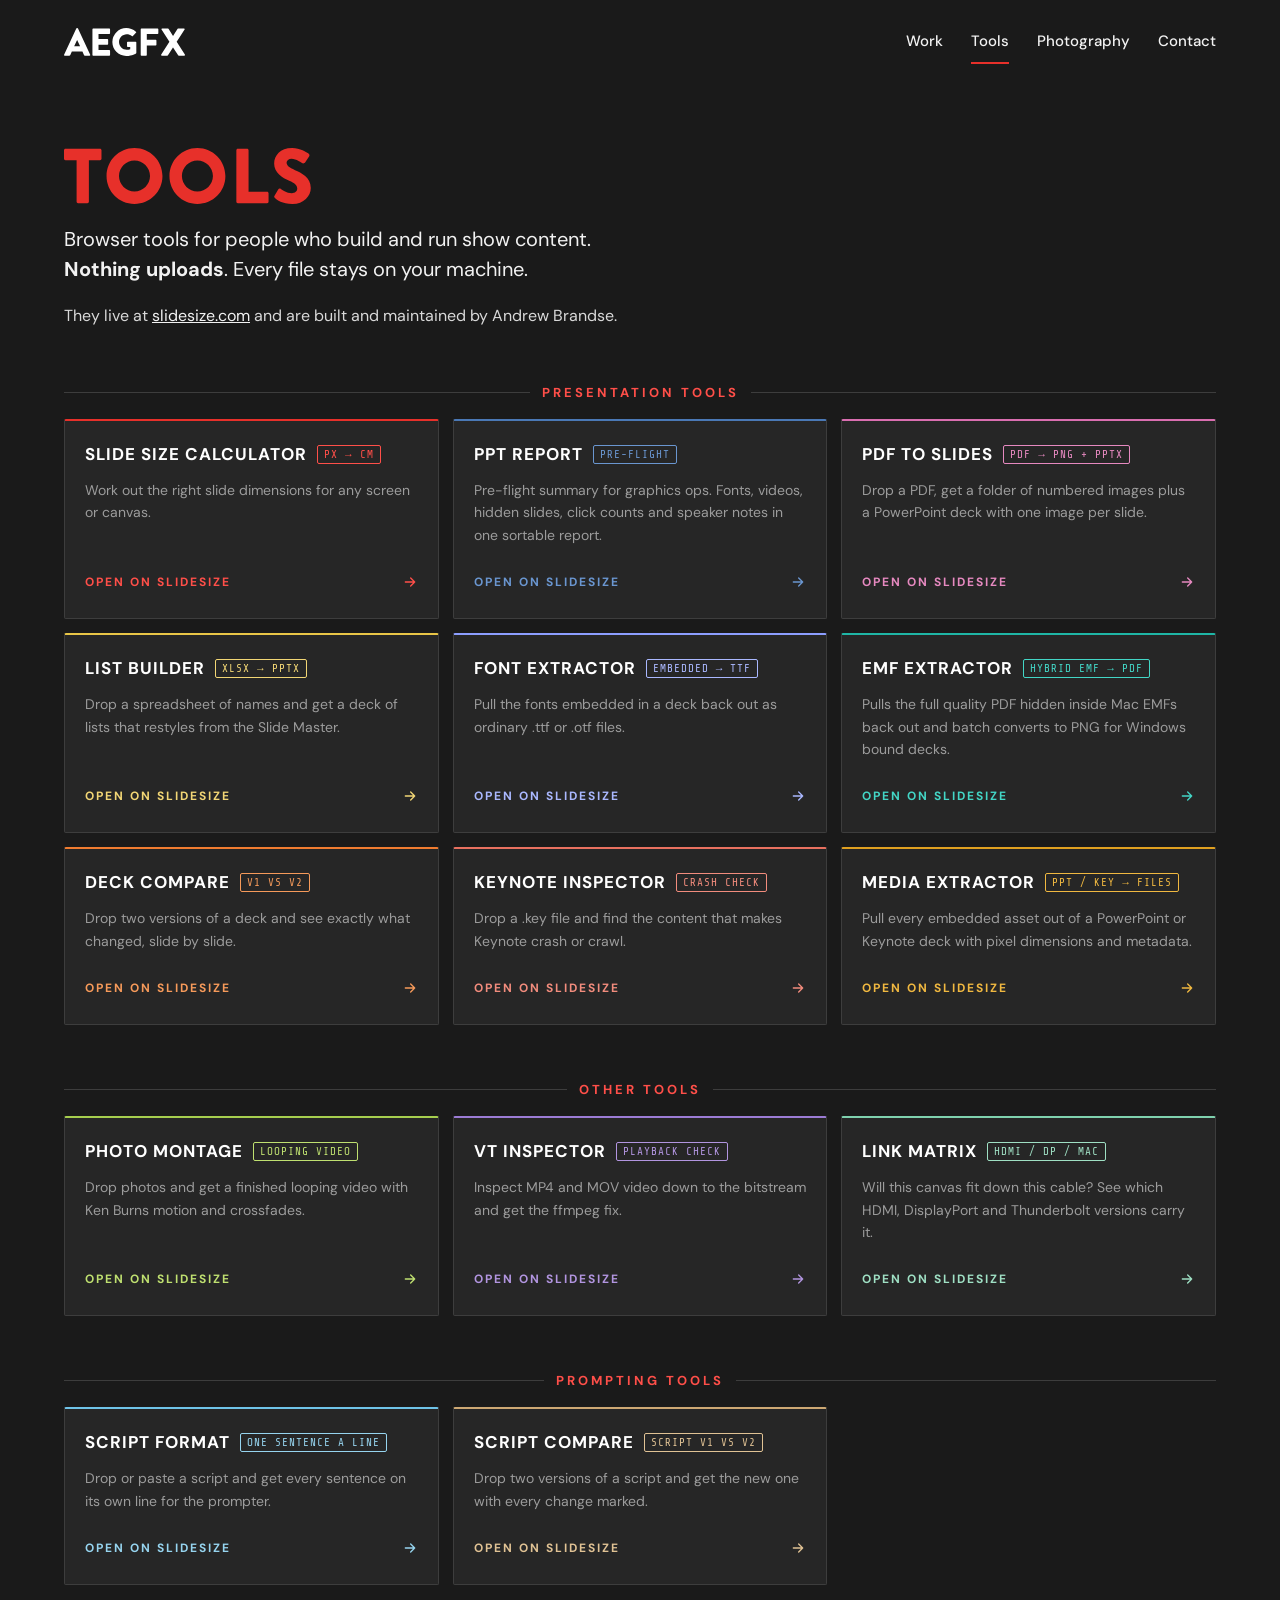
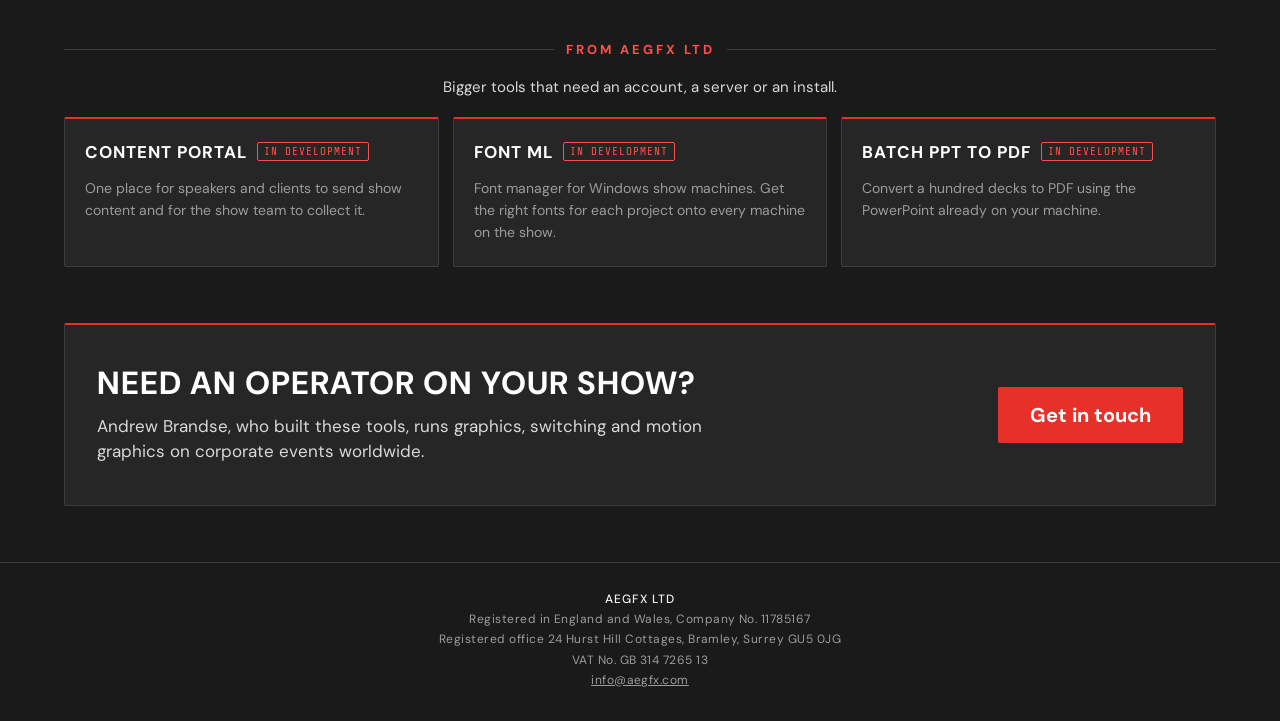
==== tools/index.html @ f8aa8268 "Merge PPT and Keynote tools into Presentation Tools and move Media Extractor in Co-Authored-By: Clau" ====
<!DOCTYPE html>
<html lang="en-GB">
<head>
<meta charset="utf-8">
<meta name="viewport" content="width=device-width, initial-scale=1">
<title>Tools | AEGFX LTD</title>
<meta name="description" content="Free browser tools for people who build and run show content, built and maintained by AEGFX LTD.">
<meta name="robots" content="noindex">
<meta name="theme-color" content="#1a1a1a">
<link rel="icon" href="data:image/svg+xml,%3Csvg xmlns='http://www.w3.org/2000/svg' viewBox='0 0 64 64'%3E%3Crect width='64' height='64' fill='%23111111'/%3E%3Crect x='14' y='14' width='36' height='36' fill='%23e7302a'/%3E%3C/svg%3E">
<link rel="preconnect" href="https://fonts.googleapis.com">
<link rel="stylesheet" href="https://fonts.googleapis.com/css2?family=Share+Tech+Mono&family=DM+Sans:wght@400;500;600;700&display=swap">
<style>
/* Colour tokens match slidesize.com shared.css so the two sites read as one. */
:root{--bg:#1a1a1a;--panel:#262626;--border2:#3d3d3d;--red:#E7302A;--red2:#ff4f49;--text:#F2F2F2;--label:#D9D9D9;--muted:#9C9C9C;--mono:'Share Tech Mono',monospace;--sans:'DM Sans',sans-serif}
*,*::before,*::after{box-sizing:border-box}
html,body{margin:0}
body{background:var(--bg);color:var(--text);font-family:var(--sans);-webkit-font-smoothing:antialiased}
a{color:var(--text)}
a:focus-visible{outline:2px solid var(--red2);outline-offset:3px}
.wrap{max-width:1200px;margin:0 auto;padding-left:24px;padding-right:24px}
header.wrap{padding-top:20px;padding-bottom:20px;display:flex;flex-wrap:wrap;justify-content:space-between;align-items:center;gap:16px}
.brand{display:inline-flex;align-items:center;min-height:44px}
.brand img{height:28px;width:auto;display:block}
header nav{display:flex;flex-wrap:wrap;gap:8px 28px}
header nav a{display:inline-flex;align-items:center;min-height:44px;font-size:15px;font-weight:500;text-decoration:none;border-bottom:2px solid transparent}
header nav a:hover{color:#fff;border-bottom-color:var(--border2)}
header nav a[aria-current="page"]{border-bottom-color:var(--red)}
.hero{padding-top:64px;padding-bottom:56px;display:flex;flex-direction:column;gap:20px}
/* The page title is Brandon Grotesque Black drawn as outlines, the same way as the logo. */
h1{margin:0;line-height:0;color:var(--red)}
h1 svg{display:block;height:clamp(36px,7vw,56px);width:auto;fill:currentColor}
.hero p{margin:0;max-width:720px;line-height:1.5}
.lead{font-size:20px}
.sub{font-size:16px;color:var(--label)}
section.wrap{padding-bottom:56px;display:flex;flex-direction:column;gap:18px}
.sec-head{display:flex;align-items:center;gap:12px}
.sec-head::before,.sec-head::after{content:'';flex:1;height:1px;background:var(--border2)}
.sec-head h2{margin:0;font-size:13px;font-weight:700;letter-spacing:3px;text-transform:uppercase;color:var(--red2);white-space:nowrap}
.sec-note{margin:0;font-size:15px;line-height:1.5;color:var(--label);text-align:center}
.grid{display:grid;grid-template-columns:repeat(auto-fill,minmax(280px,1fr));gap:14px}
.card{background:var(--panel);border:1px solid var(--border2);border-top:2px solid var(--a);border-radius:2px;padding:22px 20px 14px;display:flex;flex-direction:column;gap:14px;text-decoration:none;transition:border-color .15s,background .15s}
a.card:hover{border-color:var(--a);background:#2b2b2b}
div.card{padding-bottom:22px}
.card-title{display:flex;flex-wrap:wrap;align-items:center;gap:10px}
.card h3{margin:0;font-size:17px;font-weight:700;letter-spacing:1px;text-transform:uppercase;color:#fff}
.chip{font-family:var(--mono);font-size:11px;letter-spacing:1px;text-transform:uppercase;color:var(--a2);border:1px solid var(--a2);border-radius:2px;padding:2px 6px}
.card p{margin:0;font-size:14px;line-height:1.6;color:var(--muted);flex-grow:1}
.go{display:flex;align-items:center;justify-content:space-between;gap:10px;min-height:44px;font-size:12px;font-weight:700;letter-spacing:2px;text-transform:uppercase;color:var(--a2)}
.go svg{width:16px;height:16px;stroke:currentColor;fill:none;stroke-width:2;stroke-linecap:round;stroke-linejoin:round}
.cta{background:var(--panel);border:1px solid var(--border2);border-top:2px solid var(--red);border-radius:2px;padding:40px 32px;display:flex;flex-wrap:wrap;justify-content:space-between;align-items:center;gap:32px}
.cta div{flex:1 1 480px;min-width:0;display:flex;flex-direction:column;gap:12px}
.cta h2{margin:0;font-size:clamp(24px,4vw,32px);font-weight:700;line-height:1.15;letter-spacing:1px;text-transform:uppercase;color:#fff}
.cta p{margin:0;max-width:640px;font-size:17px;line-height:1.5;color:var(--label)}
.btn{display:inline-flex;align-items:center;justify-content:center;min-height:56px;padding:0 32px;background:var(--red);color:#fff;font-size:20px;font-weight:700;text-decoration:none;border-radius:2px;transition:background .15s}
.btn:hover{background:var(--red2)}
footer{border-top:1px solid var(--border2);padding:26px 24px 30px;font-size:12px;line-height:1.7;letter-spacing:.04em;color:var(--muted);text-align:center}
footer ul{list-style:none;margin:0;padding:0}
footer strong{color:var(--text);font-weight:500;letter-spacing:.08em}
footer a{color:inherit}
footer a:hover{color:var(--red2)}
</style>
</head>
<body>
<header class="wrap">
<a class="brand" href="/"><img src="/aegfx-logo-white.svg" alt="AEGFX LTD home" width="121" height="28"></a>
<nav aria-label="Main">
<a href="/">Work</a>
<a href="/tools/" aria-current="page">Tools</a>
<a href="https://photo.aegfx.com">Photography</a>
<a href="mailto:info@aegfx.com">Contact</a>
</nav>
</header>
<main>
<div class="wrap hero">
<h1><svg viewBox="14.0 -710.0 3173.0 720.0" role="img" aria-label="Tools"><path d="M176 -19C176 -9 185 0 195 0H315C325 0 334 -9 334 -19V-553H477C488 -553 496 -562 496 -572V-681C496 -691 488 -700 477 -700H33C22 -700 14 -691 14 -681V-572C14 -562 22 -553 33 -553H176ZM561 -349C561 -149 720 10 920 10C1120 10 1280 -149 1280 -349C1280 -549 1120 -710 920 -710C720 -710 561 -549 561 -349ZM721 -349C721 -459 811 -550 920 -550C1030 -550 1120 -459 1120 -349C1120 -240 1030 -150 920 -150C811 -150 721 -240 721 -349ZM1370 -349C1370 -149 1529 10 1729 10C1929 10 2089 -149 2089 -349C2089 -549 1929 -710 1729 -710C1529 -710 1370 -549 1370 -349ZM1530 -349C1530 -459 1620 -550 1729 -550C1839 -550 1929 -459 1929 -349C1929 -240 1839 -150 1729 -150C1620 -150 1530 -240 1530 -349ZM2230 -19C2230 -9 2238 0 2249 0H2625C2636 0 2644 -9 2644 -19V-128C2644 -138 2636 -147 2625 -147H2387V-681C2387 -691 2378 -700 2368 -700H2249C2238 -700 2230 -691 2230 -681ZM2726 -67C2749 -44 2821 10 2951 10C3098 10 3187 -94 3187 -197C3187 -333 3063 -394 2985 -425C2906 -457 2876 -485 2876 -522C2876 -549 2903 -573 2939 -573C3000 -573 3073 -518 3082 -513C3091 -506 3109 -515 3116 -526L3167 -603C3171 -610 3173 -628 3161 -635C3131 -657 3051 -710 2947 -710C2793 -710 2716 -610 2716 -511C2716 -391 2824 -324 2910 -290C2978 -263 3013 -231 3013 -189C3013 -154 2984 -129 2944 -129C2878 -129 2806 -182 2802 -184C2795 -189 2776 -191 2768 -178L2721 -95C2713 -81 2716 -77 2726 -67Z"/></svg></h1>
<p class="lead">Browser tools for people who build and run show content.<br><b>Nothing uploads</b>. Every file stays on your machine.</p>
<p class="sub">They live at <a href="https://slidesize.com">slidesize.com</a> and are built and maintained by Andrew Brandse.</p>
</div>
<section class="wrap">
<div class="sec-head"><h2>Presentation Tools</h2></div>
<div class="grid">
<a class="card" style="--a:#E7302A;--a2:#ff4f49" href="https://slidesize.com/">
<div class="card-title"><h3>Slide Size Calculator</h3><span class="chip">PX &rarr; CM</span></div>
<p>Work out the right slide dimensions for any screen or canvas.</p>
<div class="go"><span>Open on SlideSize</span><svg aria-hidden="true" viewBox="0 0 24 24"><path d="M5 12h14M13 6l6 6-6 6"/></svg></div>
</a>
<a class="card" style="--a:#4A78B5;--a2:#6a96d0" href="https://slidesize.com/ppt-report.html">
<div class="card-title"><h3>PPT Report</h3><span class="chip">Pre-flight</span></div>
<p>Pre-flight summary for graphics ops. Fonts, videos, hidden slides, click counts and speaker notes in one sortable report.</p>
<div class="go"><span>Open on SlideSize</span><svg aria-hidden="true" viewBox="0 0 24 24"><path d="M5 12h14M13 6l6 6-6 6"/></svg></div>
</a>
<a class="card" style="--a:#D96EB0;--a2:#e689c0" href="https://slidesize.com/pdf.html">
<div class="card-title"><h3>PDF to Slides</h3><span class="chip">PDF &rarr; PNG + PPTX</span></div>
<p>Drop a PDF, get a folder of numbered images plus a PowerPoint deck with one image per slide.</p>
<div class="go"><span>Open on SlideSize</span><svg aria-hidden="true" viewBox="0 0 24 24"><path d="M5 12h14M13 6l6 6-6 6"/></svg></div>
</a>
<a class="card" style="--a:#E8C547;--a2:#f2d675" href="https://slidesize.com/list-builder.html">
<div class="card-title"><h3>List Builder</h3><span class="chip">XLSX &rarr; PPTX</span></div>
<p>Drop a spreadsheet of names and get a deck of lists that restyles from the Slide Master.</p>
<div class="go"><span>Open on SlideSize</span><svg aria-hidden="true" viewBox="0 0 24 24"><path d="M5 12h14M13 6l6 6-6 6"/></svg></div>
</a>
<a class="card" style="--a:#8C9EFF;--a2:#aab8ff" href="https://slidesize.com/font-extractor.html">
<div class="card-title"><h3>Font Extractor</h3><span class="chip">Embedded &rarr; TTF</span></div>
<p>Pull the fonts embedded in a deck back out as ordinary .ttf or .otf files.</p>
<div class="go"><span>Open on SlideSize</span><svg aria-hidden="true" viewBox="0 0 24 24"><path d="M5 12h14M13 6l6 6-6 6"/></svg></div>
</a>
<a class="card" style="--a:#1FB6A6;--a2:#43d6c6" href="https://slidesize.com/emf-extractor.html">
<div class="card-title"><h3>EMF Extractor</h3><span class="chip">Hybrid EMF &rarr; PDF</span></div>
<p>Pulls the full quality PDF hidden inside Mac EMFs back out and batch converts to PNG for Windows bound decks.</p>
<div class="go"><span>Open on SlideSize</span><svg aria-hidden="true" viewBox="0 0 24 24"><path d="M5 12h14M13 6l6 6-6 6"/></svg></div>
</a>
<a class="card" style="--a:#F07C30;--a2:#f69a5a" href="https://slidesize.com/deck-compare.html">
<div class="card-title"><h3>Deck Compare</h3><span class="chip">v1 vs v2</span></div>
<p>Drop two versions of a deck and see exactly what changed, slide by slide.</p>
<div class="go"><span>Open on SlideSize</span><svg aria-hidden="true" viewBox="0 0 24 24"><path d="M5 12h14M13 6l6 6-6 6"/></svg></div>
</a>
<a class="card" style="--a:#E8705F;--a2:#f28c7d" href="https://slidesize.com/keynote-inspector.html">
<div class="card-title"><h3>Keynote Inspector</h3><span class="chip">Crash check</span></div>
<p>Drop a .key file and find the content that makes Keynote crash or crawl.</p>
<div class="go"><span>Open on SlideSize</span><svg aria-hidden="true" viewBox="0 0 24 24"><path d="M5 12h14M13 6l6 6-6 6"/></svg></div>
</a>
<a class="card" style="--a:#E0A020;--a2:#f0b840" href="https://slidesize.com/media-extractor.html">
<div class="card-title"><h3>Media Extractor</h3><span class="chip">PPT / KEY &rarr; files</span></div>
<p>Pull every embedded asset out of a PowerPoint or Keynote deck with pixel dimensions and metadata.</p>
<div class="go"><span>Open on SlideSize</span><svg aria-hidden="true" viewBox="0 0 24 24"><path d="M5 12h14M13 6l6 6-6 6"/></svg></div>
</a>
</div>
</section>
<section class="wrap">
<div class="sec-head"><h2>Other Tools</h2></div>
<div class="grid">
<a class="card" style="--a:#A6CE4E;--a2:#bfe070" href="https://slidesize.com/photo-montage.html">
<div class="card-title"><h3>Photo Montage</h3><span class="chip">Looping video</span></div>
<p>Drop photos and get a finished looping video with Ken Burns motion and crossfades.</p>
<div class="go"><span>Open on SlideSize</span><svg aria-hidden="true" viewBox="0 0 24 24"><path d="M5 12h14M13 6l6 6-6 6"/></svg></div>
</a>
<a class="card" style="--a:#9B7BD4;--a2:#b295e0" href="https://slidesize.com/vt-inspector.html">
<div class="card-title"><h3>VT Inspector</h3><span class="chip">Playback check</span></div>
<p>Inspect MP4 and MOV video down to the bitstream and get the ffmpeg fix.</p>
<div class="go"><span>Open on SlideSize</span><svg aria-hidden="true" viewBox="0 0 24 24"><path d="M5 12h14M13 6l6 6-6 6"/></svg></div>
</a>
<a class="card" style="--a:#7FD1AE;--a2:#9fe0c4" href="https://slidesize.com/link-matrix.html">
<div class="card-title"><h3>Link Matrix</h3><span class="chip">HDMI / DP / Mac</span></div>
<p>Will this canvas fit down this cable? See which HDMI, DisplayPort and Thunderbolt versions carry it.</p>
<div class="go"><span>Open on SlideSize</span><svg aria-hidden="true" viewBox="0 0 24 24"><path d="M5 12h14M13 6l6 6-6 6"/></svg></div>
</a>
</div>
</section>
<section class="wrap">
<div class="sec-head"><h2>Prompting Tools</h2></div>
<div class="grid">
<a class="card" style="--a:#6FC3E8;--a2:#96d4ef" href="https://slidesize.com/script-format.html">
<div class="card-title"><h3>Script Format</h3><span class="chip">One sentence a line</span></div>
<p>Drop or paste a script and get every sentence on its own line for the prompter.</p>
<div class="go"><span>Open on SlideSize</span><svg aria-hidden="true" viewBox="0 0 24 24"><path d="M5 12h14M13 6l6 6-6 6"/></svg></div>
</a>
<a class="card" style="--a:#CDA873;--a2:#e0c294" href="https://slidesize.com/script-compare.html">
<div class="card-title"><h3>Script Compare</h3><span class="chip">Script v1 vs v2</span></div>
<p>Drop two versions of a script and get the new one with every change marked.</p>
<div class="go"><span>Open on SlideSize</span><svg aria-hidden="true" viewBox="0 0 24 24"><path d="M5 12h14M13 6l6 6-6 6"/></svg></div>
</a>
</div>
</section>
<section class="wrap">
<div class="sec-head"><h2>From AEGFX LTD</h2></div>
<p class="sec-note">Bigger tools that need an account, a server or an install.</p>
<div class="grid">
<div class="card" style="--a:#E7302A;--a2:#ff4f49">
<div class="card-title"><h3>Content Portal</h3><span class="chip">In development</span></div>
<p>One place for speakers and clients to send show content and for the show team to collect it.</p>
</div>
<div class="card" style="--a:#E7302A;--a2:#ff4f49">
<div class="card-title"><h3>Font ML</h3><span class="chip">In development</span></div>
<p>Font manager for Windows show machines. Get the right fonts for each project onto every machine on the show.</p>
</div>
<div class="card" style="--a:#E7302A;--a2:#ff4f49">
<div class="card-title"><h3>Batch PPT to PDF</h3><span class="chip">In development</span></div>
<p>Convert a hundred decks to PDF using the PowerPoint already on your machine.</p>
</div>
</div>
</section>
<section class="wrap">
<div class="cta">
<div>
<h2>Need an operator on your show?</h2>
<p>Andrew Brandse, who built these tools, runs graphics, switching and motion graphics on corporate events worldwide.</p>
</div>
<a class="btn" href="mailto:info@aegfx.com">Get in touch</a>
</div>
</section>
</main>
<footer>
<ul>
<li><strong>AEGFX LTD</strong></li>
<li>Registered in England and Wales, Company No. 11785167</li>
<li>Registered office 24 Hurst Hill Cottages, Bramley, Surrey GU5 0JG</li>
<li>VAT No. GB 314 7265 13</li>
<li><a href="mailto:info@aegfx.com">info@aegfx.com</a></li>
</ul>
</footer>
</body>
</html>
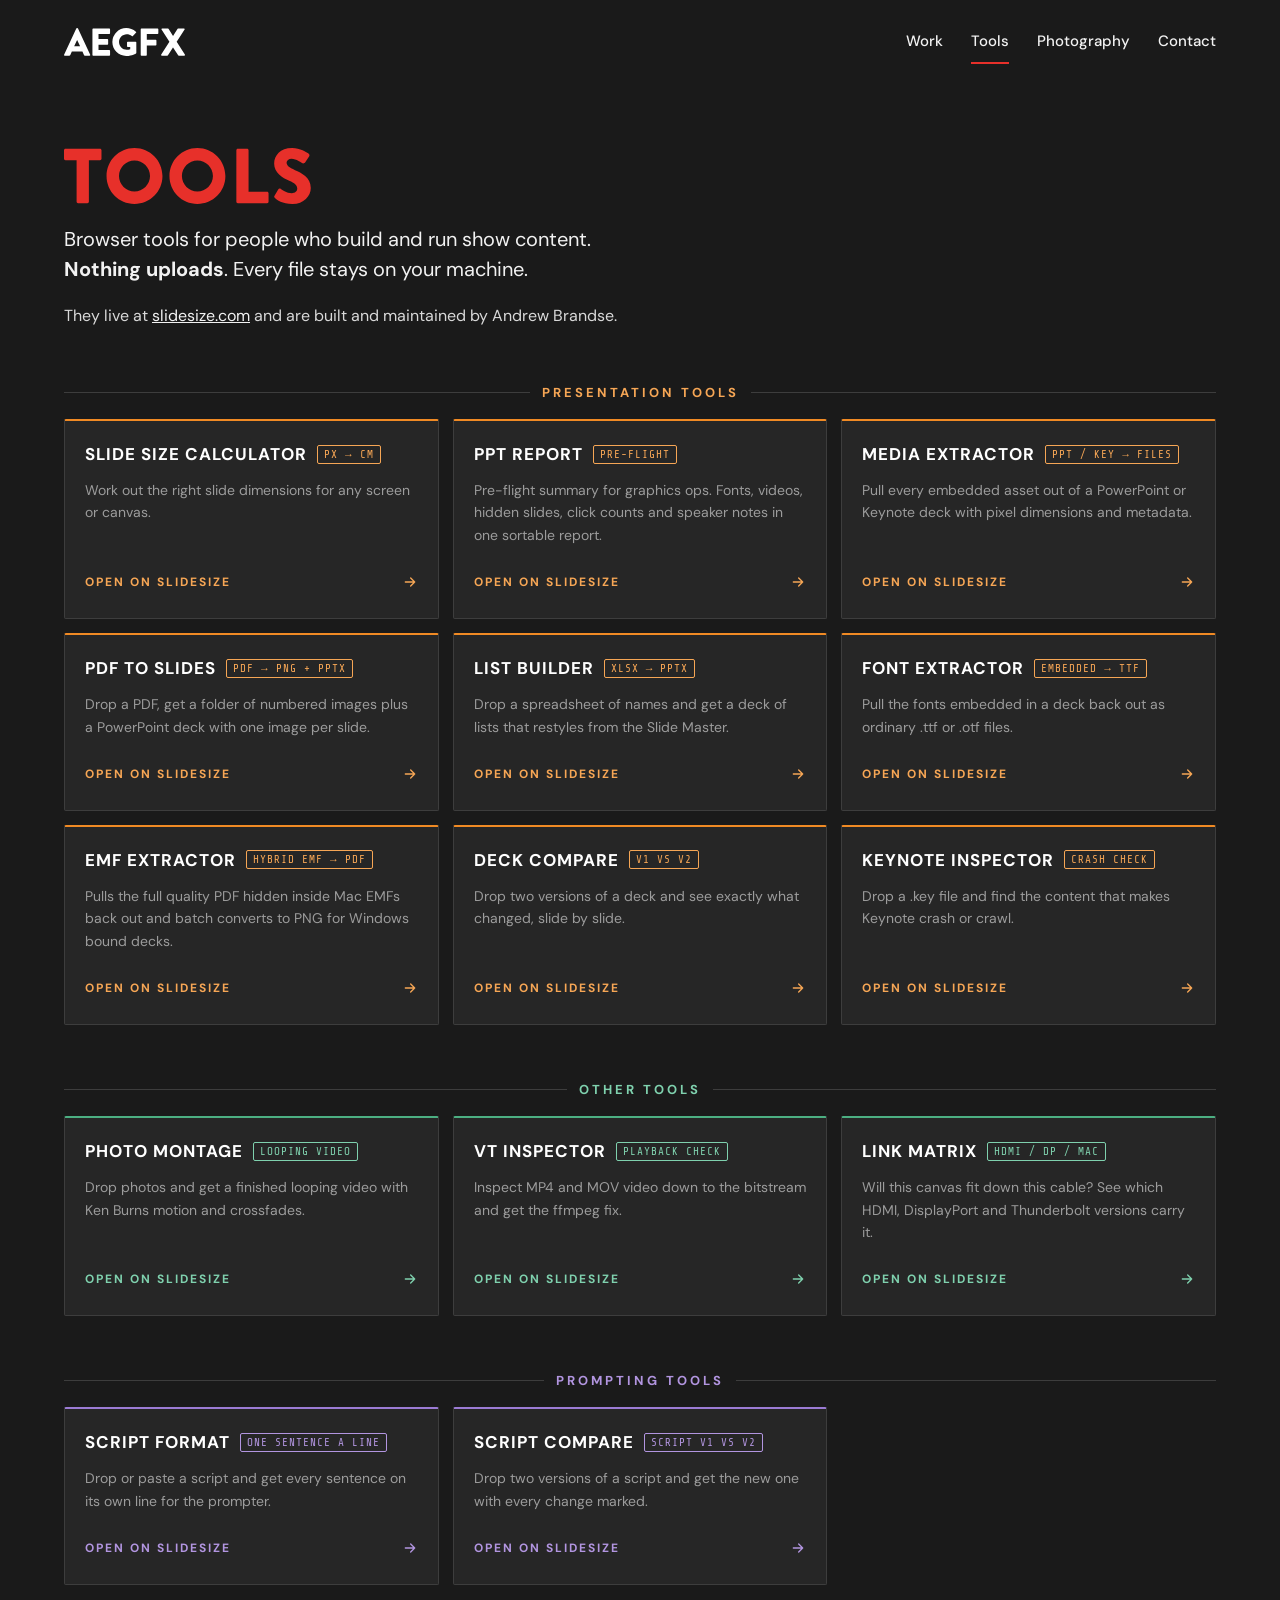
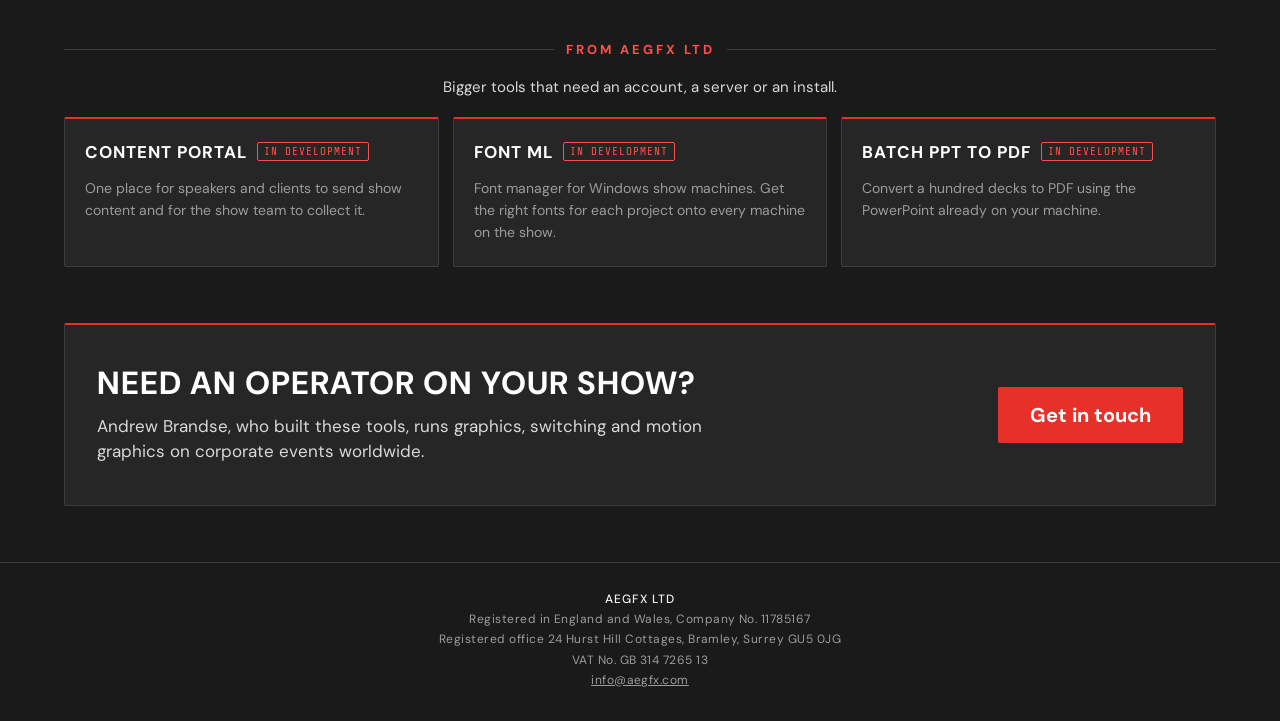
==== commit 7394fd2e: "Colour the tools page by section and move Media Extractor to third Co-Authored-By: Claude Fable 5.2 " ====
--- a/tools/index.html
+++ b/tools/index.html
@@ -36,7 +36,8 @@
 section.wrap{padding-bottom:56px;display:flex;flex-direction:column;gap:18px}
 .sec-head{display:flex;align-items:center;gap:12px}
 .sec-head::before,.sec-head::after{content:'';flex:1;height:1px;background:var(--border2)}
-.sec-head h2{margin:0;font-size:13px;font-weight:700;letter-spacing:3px;text-transform:uppercase;color:var(--red2);white-space:nowrap}
+/* Each section sets --a and --a2 once. Its heading and every card inside take that colour. */
+.sec-head h2{margin:0;font-size:13px;font-weight:700;letter-spacing:3px;text-transform:uppercase;color:var(--a2,var(--red2));white-space:nowrap}
 .sec-note{margin:0;font-size:15px;line-height:1.5;color:var(--label);text-align:center}
 .grid{display:grid;grid-template-columns:repeat(auto-fill,minmax(280px,1fr));gap:14px}
 .card{background:var(--panel);border:1px solid var(--border2);border-top:2px solid var(--a);border-radius:2px;padding:22px 20px 14px;display:flex;flex-direction:column;gap:14px;text-decoration:none;transition:border-color .15s,background .15s}
@@ -77,104 +78,104 @@
 <p class="lead">Browser tools for people who build and run show content.<br><b>Nothing uploads</b>. Every file stays on your machine.</p>
 <p class="sub">They live at <a href="https://slidesize.com">slidesize.com</a> and are built and maintained by Andrew Brandse.</p>
 </div>
-<section class="wrap">
+<section class="wrap" style="--a:#F08A24;--a2:#F6A655">
 <div class="sec-head"><h2>Presentation Tools</h2></div>
 <div class="grid">
-<a class="card" style="--a:#E7302A;--a2:#ff4f49" href="https://slidesize.com/">
+<a class="card" href="https://slidesize.com/">
 <div class="card-title"><h3>Slide Size Calculator</h3><span class="chip">PX &rarr; CM</span></div>
 <p>Work out the right slide dimensions for any screen or canvas.</p>
 <div class="go"><span>Open on SlideSize</span><svg aria-hidden="true" viewBox="0 0 24 24"><path d="M5 12h14M13 6l6 6-6 6"/></svg></div>
 </a>
-<a class="card" style="--a:#4A78B5;--a2:#6a96d0" href="https://slidesize.com/ppt-report.html">
+<a class="card" href="https://slidesize.com/ppt-report.html">
 <div class="card-title"><h3>PPT Report</h3><span class="chip">Pre-flight</span></div>
 <p>Pre-flight summary for graphics ops. Fonts, videos, hidden slides, click counts and speaker notes in one sortable report.</p>
 <div class="go"><span>Open on SlideSize</span><svg aria-hidden="true" viewBox="0 0 24 24"><path d="M5 12h14M13 6l6 6-6 6"/></svg></div>
 </a>
-<a class="card" style="--a:#D96EB0;--a2:#e689c0" href="https://slidesize.com/pdf.html">
+<a class="card" href="https://slidesize.com/media-extractor.html">
+<div class="card-title"><h3>Media Extractor</h3><span class="chip">PPT / KEY &rarr; files</span></div>
+<p>Pull every embedded asset out of a PowerPoint or Keynote deck with pixel dimensions and metadata.</p>
+<div class="go"><span>Open on SlideSize</span><svg aria-hidden="true" viewBox="0 0 24 24"><path d="M5 12h14M13 6l6 6-6 6"/></svg></div>
+</a>
+<a class="card" href="https://slidesize.com/pdf.html">
 <div class="card-title"><h3>PDF to Slides</h3><span class="chip">PDF &rarr; PNG + PPTX</span></div>
 <p>Drop a PDF, get a folder of numbered images plus a PowerPoint deck with one image per slide.</p>
 <div class="go"><span>Open on SlideSize</span><svg aria-hidden="true" viewBox="0 0 24 24"><path d="M5 12h14M13 6l6 6-6 6"/></svg></div>
 </a>
-<a class="card" style="--a:#E8C547;--a2:#f2d675" href="https://slidesize.com/list-builder.html">
+<a class="card" href="https://slidesize.com/list-builder.html">
 <div class="card-title"><h3>List Builder</h3><span class="chip">XLSX &rarr; PPTX</span></div>
 <p>Drop a spreadsheet of names and get a deck of lists that restyles from the Slide Master.</p>
 <div class="go"><span>Open on SlideSize</span><svg aria-hidden="true" viewBox="0 0 24 24"><path d="M5 12h14M13 6l6 6-6 6"/></svg></div>
 </a>
-<a class="card" style="--a:#8C9EFF;--a2:#aab8ff" href="https://slidesize.com/font-extractor.html">
+<a class="card" href="https://slidesize.com/font-extractor.html">
 <div class="card-title"><h3>Font Extractor</h3><span class="chip">Embedded &rarr; TTF</span></div>
 <p>Pull the fonts embedded in a deck back out as ordinary .ttf or .otf files.</p>
 <div class="go"><span>Open on SlideSize</span><svg aria-hidden="true" viewBox="0 0 24 24"><path d="M5 12h14M13 6l6 6-6 6"/></svg></div>
 </a>
-<a class="card" style="--a:#1FB6A6;--a2:#43d6c6" href="https://slidesize.com/emf-extractor.html">
+<a class="card" href="https://slidesize.com/emf-extractor.html">
 <div class="card-title"><h3>EMF Extractor</h3><span class="chip">Hybrid EMF &rarr; PDF</span></div>
 <p>Pulls the full quality PDF hidden inside Mac EMFs back out and batch converts to PNG for Windows bound decks.</p>
 <div class="go"><span>Open on SlideSize</span><svg aria-hidden="true" viewBox="0 0 24 24"><path d="M5 12h14M13 6l6 6-6 6"/></svg></div>
 </a>
-<a class="card" style="--a:#F07C30;--a2:#f69a5a" href="https://slidesize.com/deck-compare.html">
+<a class="card" href="https://slidesize.com/deck-compare.html">
 <div class="card-title"><h3>Deck Compare</h3><span class="chip">v1 vs v2</span></div>
 <p>Drop two versions of a deck and see exactly what changed, slide by slide.</p>
 <div class="go"><span>Open on SlideSize</span><svg aria-hidden="true" viewBox="0 0 24 24"><path d="M5 12h14M13 6l6 6-6 6"/></svg></div>
 </a>
-<a class="card" style="--a:#E8705F;--a2:#f28c7d" href="https://slidesize.com/keynote-inspector.html">
+<a class="card" href="https://slidesize.com/keynote-inspector.html">
 <div class="card-title"><h3>Keynote Inspector</h3><span class="chip">Crash check</span></div>
 <p>Drop a .key file and find the content that makes Keynote crash or crawl.</p>
 <div class="go"><span>Open on SlideSize</span><svg aria-hidden="true" viewBox="0 0 24 24"><path d="M5 12h14M13 6l6 6-6 6"/></svg></div>
 </a>
-<a class="card" style="--a:#E0A020;--a2:#f0b840" href="https://slidesize.com/media-extractor.html">
-<div class="card-title"><h3>Media Extractor</h3><span class="chip">PPT / KEY &rarr; files</span></div>
-<p>Pull every embedded asset out of a PowerPoint or Keynote deck with pixel dimensions and metadata.</p>
-<div class="go"><span>Open on SlideSize</span><svg aria-hidden="true" viewBox="0 0 24 24"><path d="M5 12h14M13 6l6 6-6 6"/></svg></div>
-</a>
-</div>
-</section>
-<section class="wrap">
+</div>
+</section>
+<section class="wrap" style="--a:#4CAF82;--a2:#7FD1AE">
 <div class="sec-head"><h2>Other Tools</h2></div>
 <div class="grid">
-<a class="card" style="--a:#A6CE4E;--a2:#bfe070" href="https://slidesize.com/photo-montage.html">
+<a class="card" href="https://slidesize.com/photo-montage.html">
 <div class="card-title"><h3>Photo Montage</h3><span class="chip">Looping video</span></div>
 <p>Drop photos and get a finished looping video with Ken Burns motion and crossfades.</p>
 <div class="go"><span>Open on SlideSize</span><svg aria-hidden="true" viewBox="0 0 24 24"><path d="M5 12h14M13 6l6 6-6 6"/></svg></div>
 </a>
-<a class="card" style="--a:#9B7BD4;--a2:#b295e0" href="https://slidesize.com/vt-inspector.html">
+<a class="card" href="https://slidesize.com/vt-inspector.html">
 <div class="card-title"><h3>VT Inspector</h3><span class="chip">Playback check</span></div>
 <p>Inspect MP4 and MOV video down to the bitstream and get the ffmpeg fix.</p>
 <div class="go"><span>Open on SlideSize</span><svg aria-hidden="true" viewBox="0 0 24 24"><path d="M5 12h14M13 6l6 6-6 6"/></svg></div>
 </a>
-<a class="card" style="--a:#7FD1AE;--a2:#9fe0c4" href="https://slidesize.com/link-matrix.html">
+<a class="card" href="https://slidesize.com/link-matrix.html">
 <div class="card-title"><h3>Link Matrix</h3><span class="chip">HDMI / DP / Mac</span></div>
 <p>Will this canvas fit down this cable? See which HDMI, DisplayPort and Thunderbolt versions carry it.</p>
 <div class="go"><span>Open on SlideSize</span><svg aria-hidden="true" viewBox="0 0 24 24"><path d="M5 12h14M13 6l6 6-6 6"/></svg></div>
 </a>
 </div>
 </section>
-<section class="wrap">
+<section class="wrap" style="--a:#9B7BD4;--a2:#B295E0">
 <div class="sec-head"><h2>Prompting Tools</h2></div>
 <div class="grid">
-<a class="card" style="--a:#6FC3E8;--a2:#96d4ef" href="https://slidesize.com/script-format.html">
+<a class="card" href="https://slidesize.com/script-format.html">
 <div class="card-title"><h3>Script Format</h3><span class="chip">One sentence a line</span></div>
 <p>Drop or paste a script and get every sentence on its own line for the prompter.</p>
 <div class="go"><span>Open on SlideSize</span><svg aria-hidden="true" viewBox="0 0 24 24"><path d="M5 12h14M13 6l6 6-6 6"/></svg></div>
 </a>
-<a class="card" style="--a:#CDA873;--a2:#e0c294" href="https://slidesize.com/script-compare.html">
+<a class="card" href="https://slidesize.com/script-compare.html">
 <div class="card-title"><h3>Script Compare</h3><span class="chip">Script v1 vs v2</span></div>
 <p>Drop two versions of a script and get the new one with every change marked.</p>
 <div class="go"><span>Open on SlideSize</span><svg aria-hidden="true" viewBox="0 0 24 24"><path d="M5 12h14M13 6l6 6-6 6"/></svg></div>
 </a>
 </div>
 </section>
-<section class="wrap">
+<section class="wrap" style="--a:#E7302A;--a2:#FF4F49">
 <div class="sec-head"><h2>From AEGFX LTD</h2></div>
 <p class="sec-note">Bigger tools that need an account, a server or an install.</p>
 <div class="grid">
-<div class="card" style="--a:#E7302A;--a2:#ff4f49">
+<div class="card">
 <div class="card-title"><h3>Content Portal</h3><span class="chip">In development</span></div>
 <p>One place for speakers and clients to send show content and for the show team to collect it.</p>
 </div>
-<div class="card" style="--a:#E7302A;--a2:#ff4f49">
+<div class="card">
 <div class="card-title"><h3>Font ML</h3><span class="chip">In development</span></div>
 <p>Font manager for Windows show machines. Get the right fonts for each project onto every machine on the show.</p>
 </div>
-<div class="card" style="--a:#E7302A;--a2:#ff4f49">
+<div class="card">
 <div class="card-title"><h3>Batch PPT to PDF</h3><span class="chip">In development</span></div>
 <p>Convert a hundred decks to PDF using the PowerPoint already on your machine.</p>
 </div>
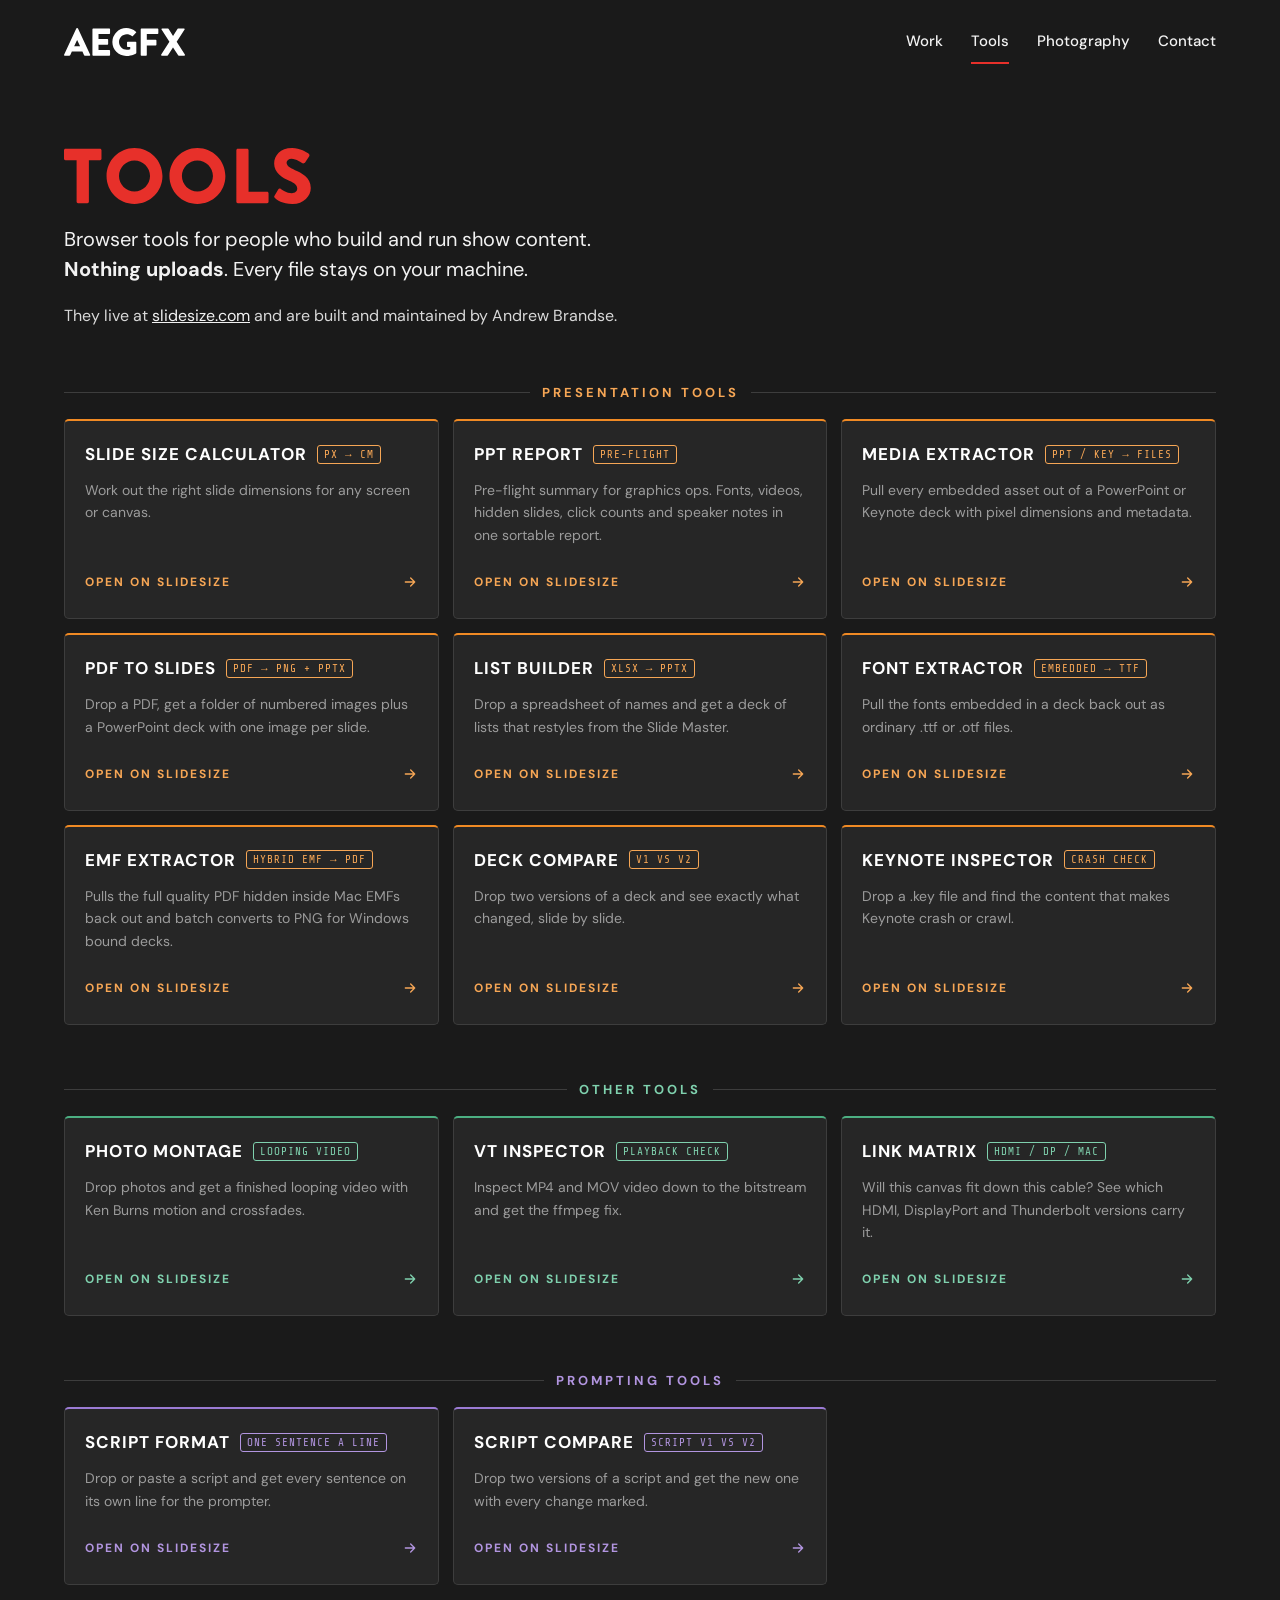
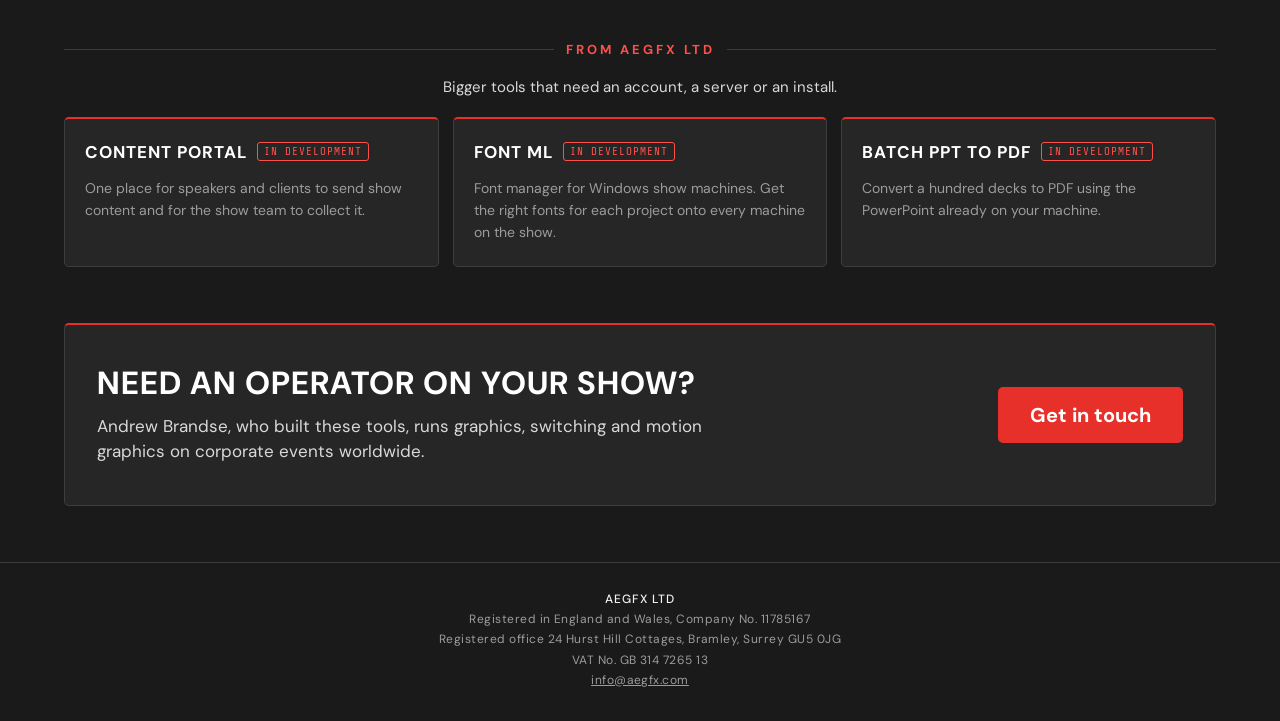
==== commit 13ddce10: "Round the box corners to 5px Co-Authored-By: Claude Fable 5.2 <noreply@anthropic.com> Claude-Session" ====
--- a/tools/index.html
+++ b/tools/index.html
@@ -40,20 +40,20 @@
 .sec-head h2{margin:0;font-size:13px;font-weight:700;letter-spacing:3px;text-transform:uppercase;color:var(--a2,var(--red2));white-space:nowrap}
 .sec-note{margin:0;font-size:15px;line-height:1.5;color:var(--label);text-align:center}
 .grid{display:grid;grid-template-columns:repeat(auto-fill,minmax(280px,1fr));gap:14px}
-.card{background:var(--panel);border:1px solid var(--border2);border-top:2px solid var(--a);border-radius:2px;padding:22px 20px 14px;display:flex;flex-direction:column;gap:14px;text-decoration:none;transition:border-color .15s,background .15s}
+.card{background:var(--panel);border:1px solid var(--border2);border-top:2px solid var(--a);border-radius:5px;padding:22px 20px 14px;display:flex;flex-direction:column;gap:14px;text-decoration:none;transition:border-color .15s,background .15s}
 a.card:hover{border-color:var(--a);background:#2b2b2b}
 div.card{padding-bottom:22px}
 .card-title{display:flex;flex-wrap:wrap;align-items:center;gap:10px}
 .card h3{margin:0;font-size:17px;font-weight:700;letter-spacing:1px;text-transform:uppercase;color:#fff}
-.chip{font-family:var(--mono);font-size:11px;letter-spacing:1px;text-transform:uppercase;color:var(--a2);border:1px solid var(--a2);border-radius:2px;padding:2px 6px}
+.chip{font-family:var(--mono);font-size:11px;letter-spacing:1px;text-transform:uppercase;color:var(--a2);border:1px solid var(--a2);border-radius:3px;padding:2px 6px}
 .card p{margin:0;font-size:14px;line-height:1.6;color:var(--muted);flex-grow:1}
 .go{display:flex;align-items:center;justify-content:space-between;gap:10px;min-height:44px;font-size:12px;font-weight:700;letter-spacing:2px;text-transform:uppercase;color:var(--a2)}
 .go svg{width:16px;height:16px;stroke:currentColor;fill:none;stroke-width:2;stroke-linecap:round;stroke-linejoin:round}
-.cta{background:var(--panel);border:1px solid var(--border2);border-top:2px solid var(--red);border-radius:2px;padding:40px 32px;display:flex;flex-wrap:wrap;justify-content:space-between;align-items:center;gap:32px}
+.cta{background:var(--panel);border:1px solid var(--border2);border-top:2px solid var(--red);border-radius:5px;padding:40px 32px;display:flex;flex-wrap:wrap;justify-content:space-between;align-items:center;gap:32px}
 .cta div{flex:1 1 480px;min-width:0;display:flex;flex-direction:column;gap:12px}
 .cta h2{margin:0;font-size:clamp(24px,4vw,32px);font-weight:700;line-height:1.15;letter-spacing:1px;text-transform:uppercase;color:#fff}
 .cta p{margin:0;max-width:640px;font-size:17px;line-height:1.5;color:var(--label)}
-.btn{display:inline-flex;align-items:center;justify-content:center;min-height:56px;padding:0 32px;background:var(--red);color:#fff;font-size:20px;font-weight:700;text-decoration:none;border-radius:2px;transition:background .15s}
+.btn{display:inline-flex;align-items:center;justify-content:center;min-height:56px;padding:0 32px;background:var(--red);color:#fff;font-size:20px;font-weight:700;text-decoration:none;border-radius:5px;transition:background .15s}
 .btn:hover{background:var(--red2)}
 footer{border-top:1px solid var(--border2);padding:26px 24px 30px;font-size:12px;line-height:1.7;letter-spacing:.04em;color:var(--muted);text-align:center}
 footer ul{list-style:none;margin:0;padding:0}
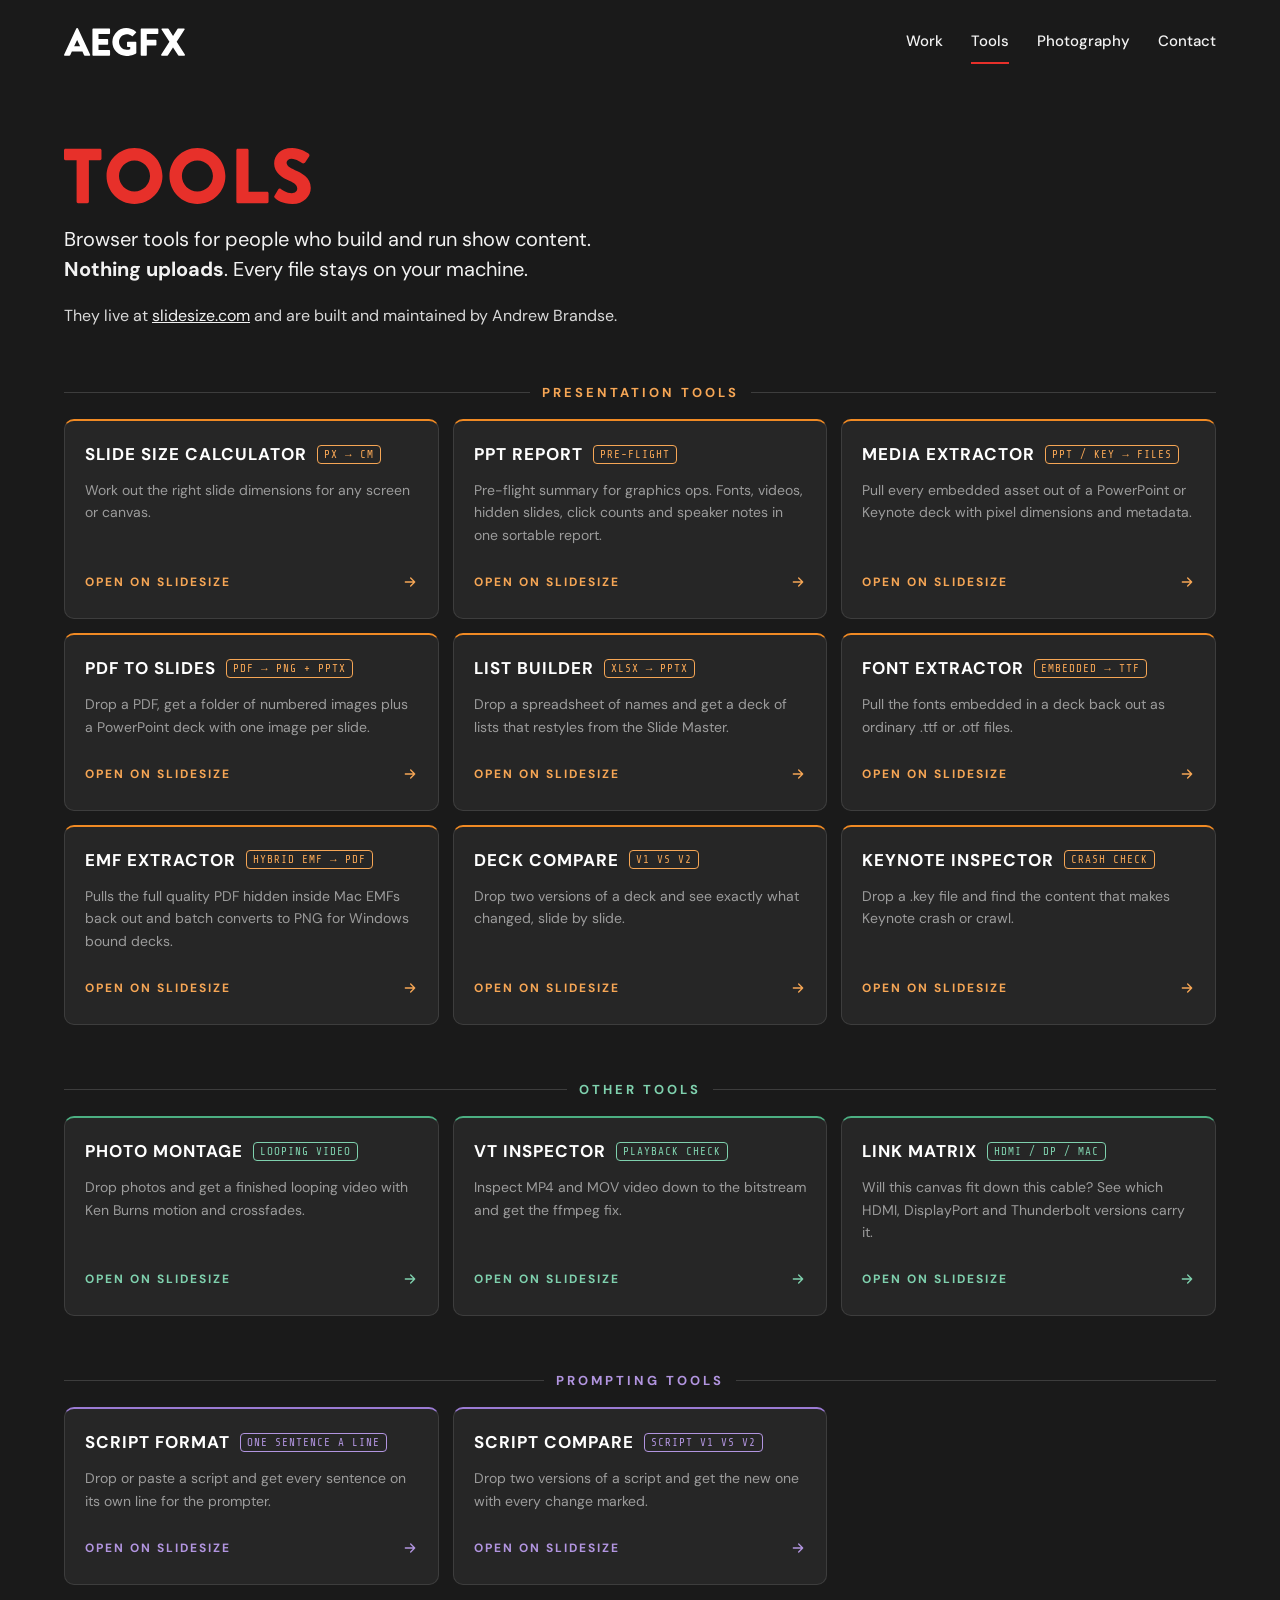
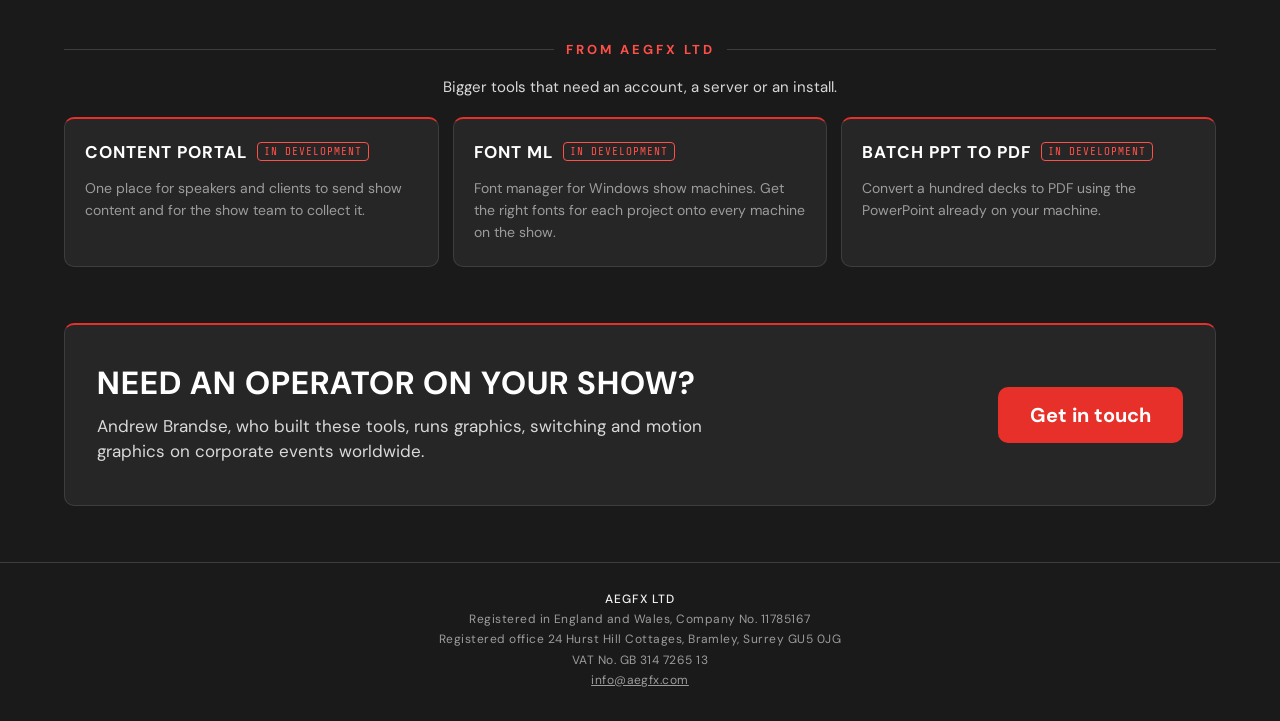
==== commit c77314b8: "Round the box corners to 10px Co-Authored-By: Claude Fable 5.2 <noreply@anthropic.com> Claude-Sessio" ====
--- a/tools/index.html
+++ b/tools/index.html
@@ -40,20 +40,20 @@
 .sec-head h2{margin:0;font-size:13px;font-weight:700;letter-spacing:3px;text-transform:uppercase;color:var(--a2,var(--red2));white-space:nowrap}
 .sec-note{margin:0;font-size:15px;line-height:1.5;color:var(--label);text-align:center}
 .grid{display:grid;grid-template-columns:repeat(auto-fill,minmax(280px,1fr));gap:14px}
-.card{background:var(--panel);border:1px solid var(--border2);border-top:2px solid var(--a);border-radius:5px;padding:22px 20px 14px;display:flex;flex-direction:column;gap:14px;text-decoration:none;transition:border-color .15s,background .15s}
+.card{background:var(--panel);border:1px solid var(--border2);border-top:2px solid var(--a);border-radius:10px;padding:22px 20px 14px;display:flex;flex-direction:column;gap:14px;text-decoration:none;transition:border-color .15s,background .15s}
 a.card:hover{border-color:var(--a);background:#2b2b2b}
 div.card{padding-bottom:22px}
 .card-title{display:flex;flex-wrap:wrap;align-items:center;gap:10px}
 .card h3{margin:0;font-size:17px;font-weight:700;letter-spacing:1px;text-transform:uppercase;color:#fff}
-.chip{font-family:var(--mono);font-size:11px;letter-spacing:1px;text-transform:uppercase;color:var(--a2);border:1px solid var(--a2);border-radius:3px;padding:2px 6px}
+.chip{font-family:var(--mono);font-size:11px;letter-spacing:1px;text-transform:uppercase;color:var(--a2);border:1px solid var(--a2);border-radius:4px;padding:2px 6px}
 .card p{margin:0;font-size:14px;line-height:1.6;color:var(--muted);flex-grow:1}
 .go{display:flex;align-items:center;justify-content:space-between;gap:10px;min-height:44px;font-size:12px;font-weight:700;letter-spacing:2px;text-transform:uppercase;color:var(--a2)}
 .go svg{width:16px;height:16px;stroke:currentColor;fill:none;stroke-width:2;stroke-linecap:round;stroke-linejoin:round}
-.cta{background:var(--panel);border:1px solid var(--border2);border-top:2px solid var(--red);border-radius:5px;padding:40px 32px;display:flex;flex-wrap:wrap;justify-content:space-between;align-items:center;gap:32px}
+.cta{background:var(--panel);border:1px solid var(--border2);border-top:2px solid var(--red);border-radius:10px;padding:40px 32px;display:flex;flex-wrap:wrap;justify-content:space-between;align-items:center;gap:32px}
 .cta div{flex:1 1 480px;min-width:0;display:flex;flex-direction:column;gap:12px}
 .cta h2{margin:0;font-size:clamp(24px,4vw,32px);font-weight:700;line-height:1.15;letter-spacing:1px;text-transform:uppercase;color:#fff}
 .cta p{margin:0;max-width:640px;font-size:17px;line-height:1.5;color:var(--label)}
-.btn{display:inline-flex;align-items:center;justify-content:center;min-height:56px;padding:0 32px;background:var(--red);color:#fff;font-size:20px;font-weight:700;text-decoration:none;border-radius:5px;transition:background .15s}
+.btn{display:inline-flex;align-items:center;justify-content:center;min-height:56px;padding:0 32px;background:var(--red);color:#fff;font-size:20px;font-weight:700;text-decoration:none;border-radius:10px;transition:background .15s}
 .btn:hover{background:var(--red2)}
 footer{border-top:1px solid var(--border2);padding:26px 24px 30px;font-size:12px;line-height:1.7;letter-spacing:.04em;color:var(--muted);text-align:center}
 footer ul{list-style:none;margin:0;padding:0}
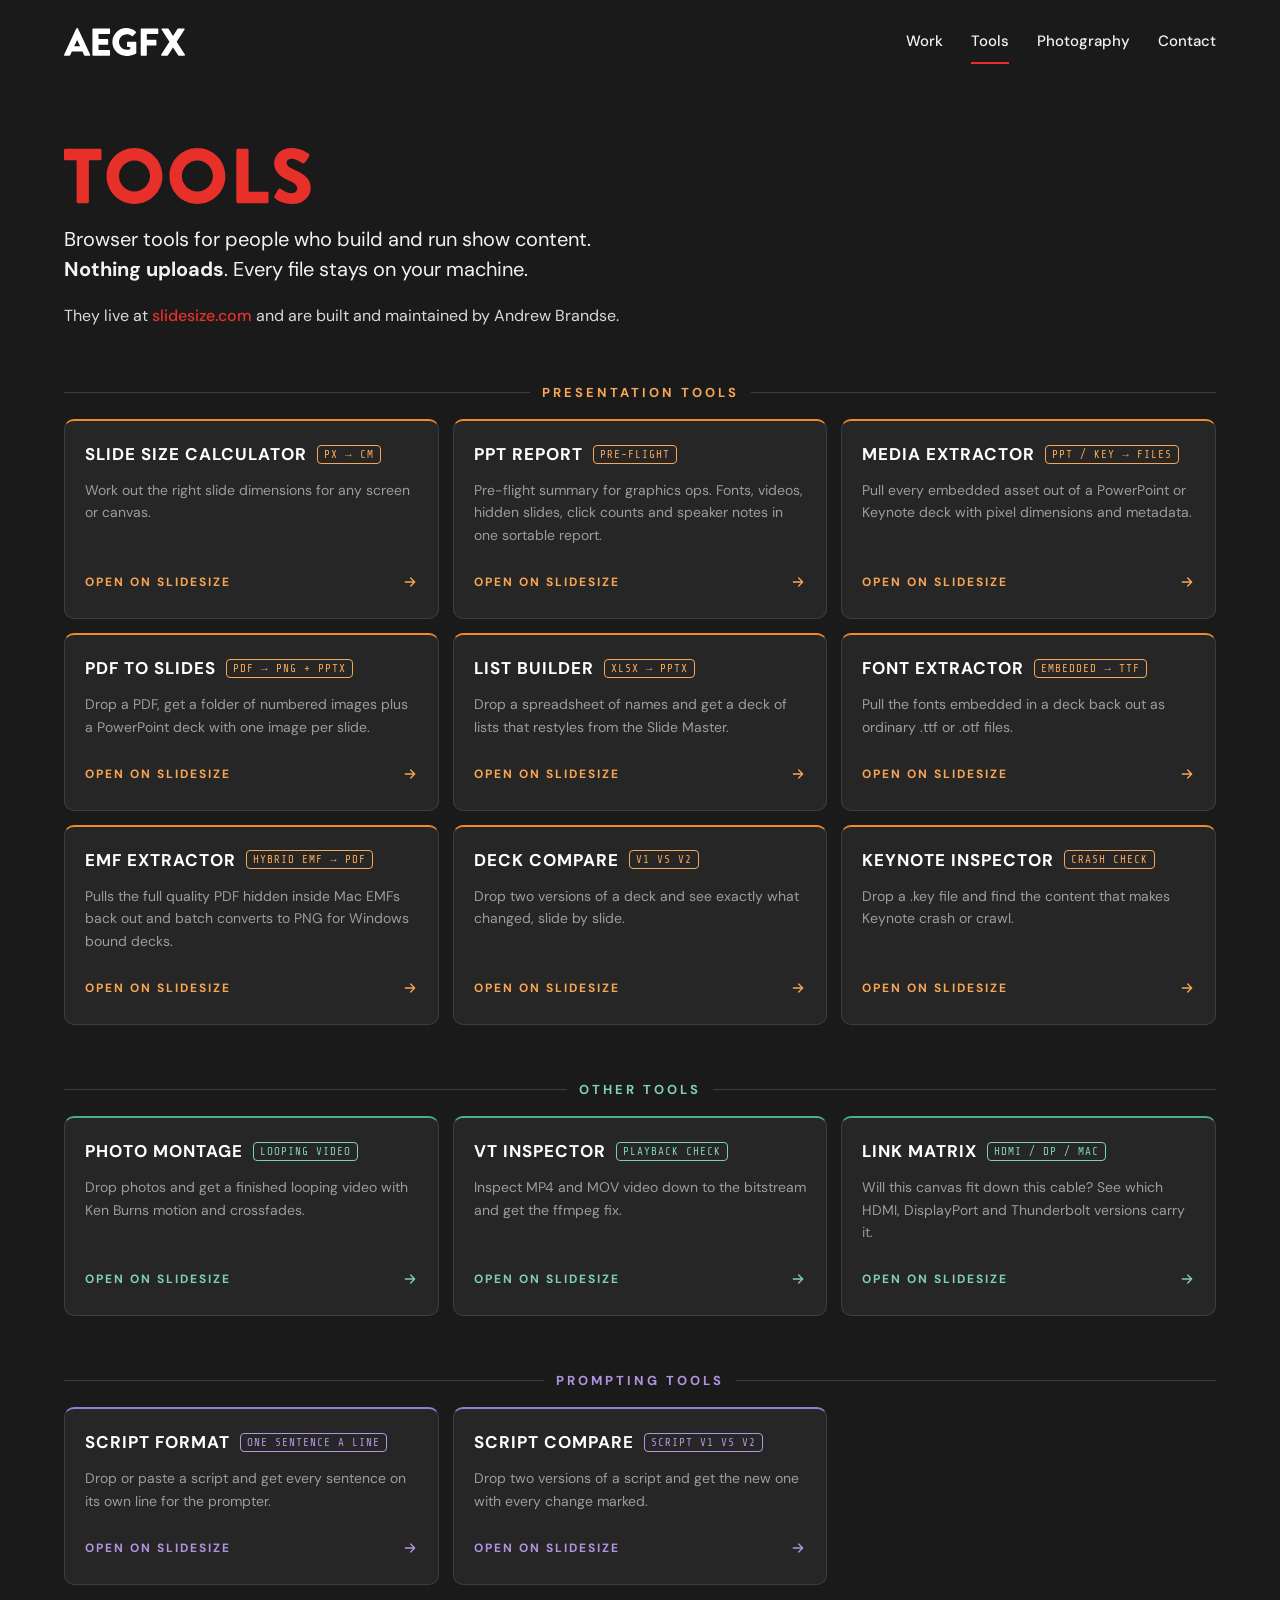
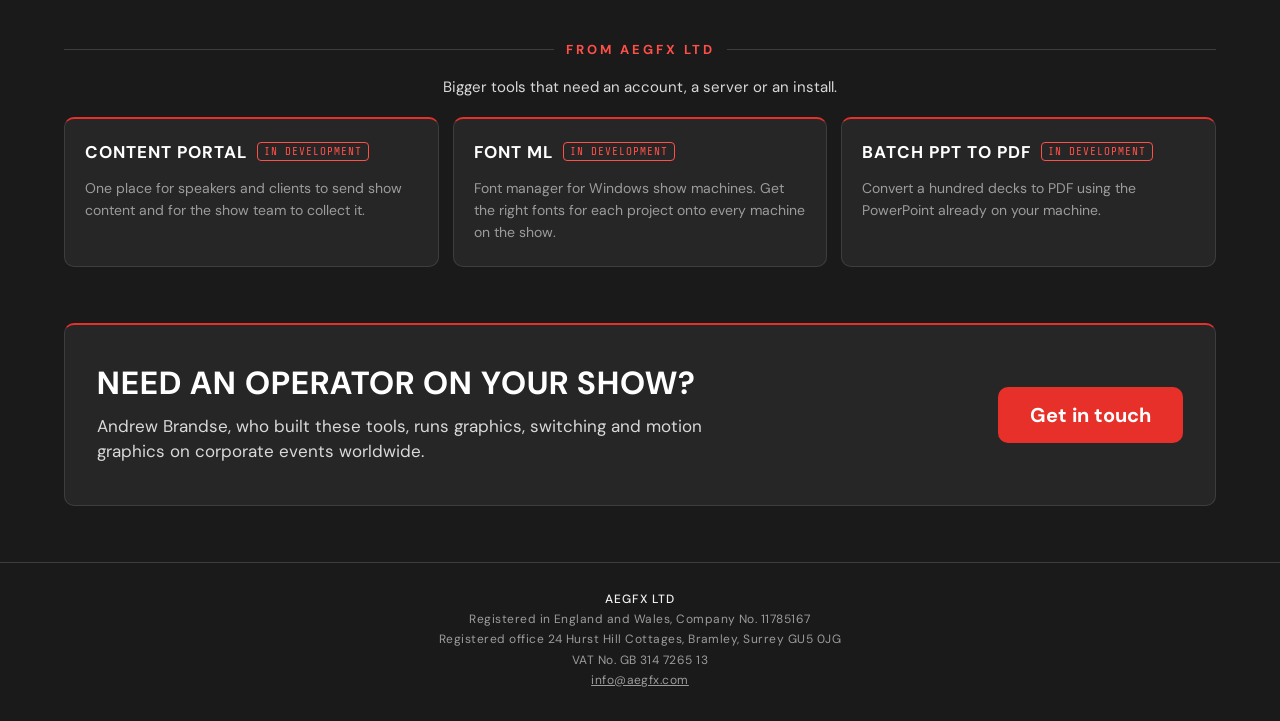
==== commit 111e4dea: "Make the slidesize.com intro link AEGFX red with no underline Co-Authored-By: Claude Fable 5.2 <nore" ====
--- a/tools/index.html
+++ b/tools/index.html
@@ -33,6 +33,8 @@
 .hero p{margin:0;max-width:720px;line-height:1.5}
 .lead{font-size:20px}
 .sub{font-size:16px;color:var(--label)}
+.red-link{color:var(--red);text-decoration:none;font-weight:500}
+.red-link:hover{text-decoration:underline}
 section.wrap{padding-bottom:56px;display:flex;flex-direction:column;gap:18px}
 .sec-head{display:flex;align-items:center;gap:12px}
 .sec-head::before,.sec-head::after{content:'';flex:1;height:1px;background:var(--border2)}
@@ -76,7 +78,7 @@
 <div class="wrap hero">
 <h1><svg viewBox="14.0 -710.0 3173.0 720.0" role="img" aria-label="Tools"><path d="M176 -19C176 -9 185 0 195 0H315C325 0 334 -9 334 -19V-553H477C488 -553 496 -562 496 -572V-681C496 -691 488 -700 477 -700H33C22 -700 14 -691 14 -681V-572C14 -562 22 -553 33 -553H176ZM561 -349C561 -149 720 10 920 10C1120 10 1280 -149 1280 -349C1280 -549 1120 -710 920 -710C720 -710 561 -549 561 -349ZM721 -349C721 -459 811 -550 920 -550C1030 -550 1120 -459 1120 -349C1120 -240 1030 -150 920 -150C811 -150 721 -240 721 -349ZM1370 -349C1370 -149 1529 10 1729 10C1929 10 2089 -149 2089 -349C2089 -549 1929 -710 1729 -710C1529 -710 1370 -549 1370 -349ZM1530 -349C1530 -459 1620 -550 1729 -550C1839 -550 1929 -459 1929 -349C1929 -240 1839 -150 1729 -150C1620 -150 1530 -240 1530 -349ZM2230 -19C2230 -9 2238 0 2249 0H2625C2636 0 2644 -9 2644 -19V-128C2644 -138 2636 -147 2625 -147H2387V-681C2387 -691 2378 -700 2368 -700H2249C2238 -700 2230 -691 2230 -681ZM2726 -67C2749 -44 2821 10 2951 10C3098 10 3187 -94 3187 -197C3187 -333 3063 -394 2985 -425C2906 -457 2876 -485 2876 -522C2876 -549 2903 -573 2939 -573C3000 -573 3073 -518 3082 -513C3091 -506 3109 -515 3116 -526L3167 -603C3171 -610 3173 -628 3161 -635C3131 -657 3051 -710 2947 -710C2793 -710 2716 -610 2716 -511C2716 -391 2824 -324 2910 -290C2978 -263 3013 -231 3013 -189C3013 -154 2984 -129 2944 -129C2878 -129 2806 -182 2802 -184C2795 -189 2776 -191 2768 -178L2721 -95C2713 -81 2716 -77 2726 -67Z"/></svg></h1>
 <p class="lead">Browser tools for people who build and run show content.<br><b>Nothing uploads</b>. Every file stays on your machine.</p>
-<p class="sub">They live at <a href="https://slidesize.com">slidesize.com</a> and are built and maintained by Andrew Brandse.</p>
+<p class="sub">They live at <a class="red-link" href="https://slidesize.com">slidesize.com</a> and are built and maintained by Andrew Brandse.</p>
 </div>
 <section class="wrap" style="--a:#F08A24;--a2:#F6A655">
 <div class="sec-head"><h2>Presentation Tools</h2></div>
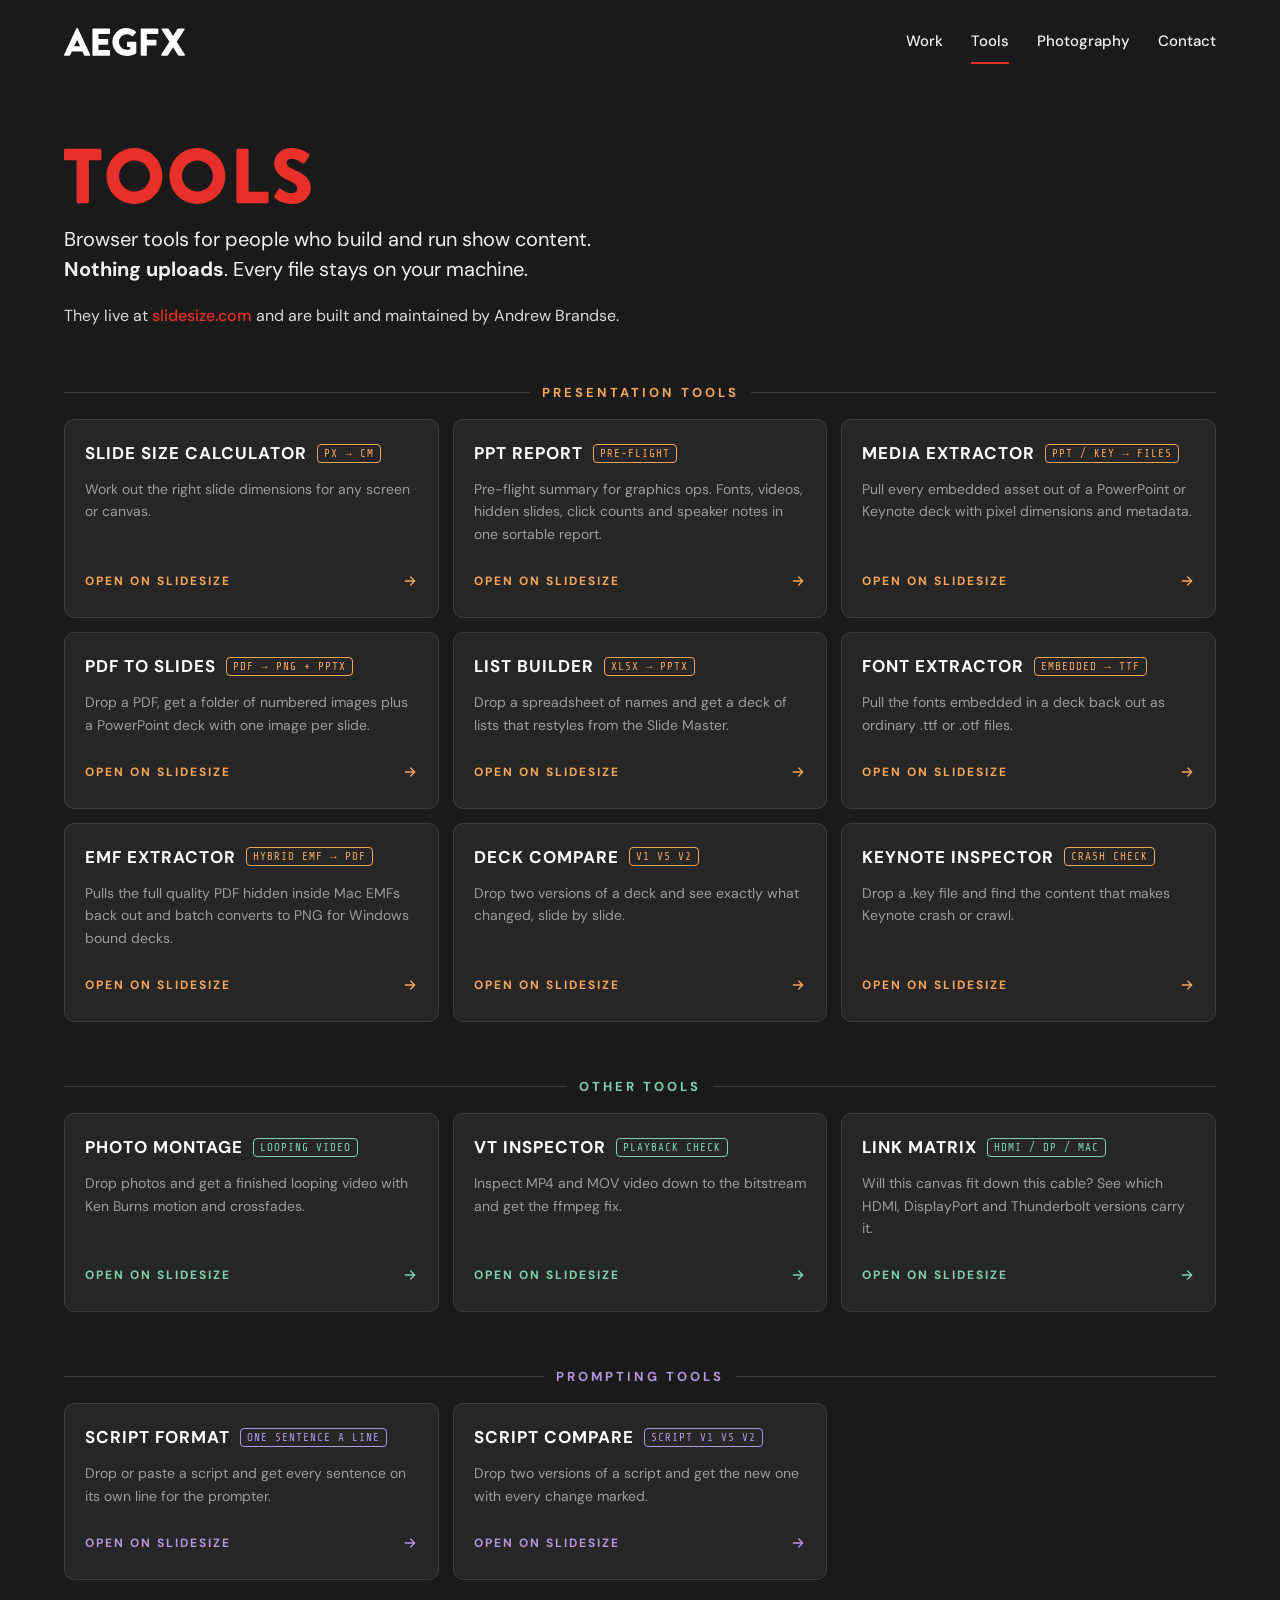
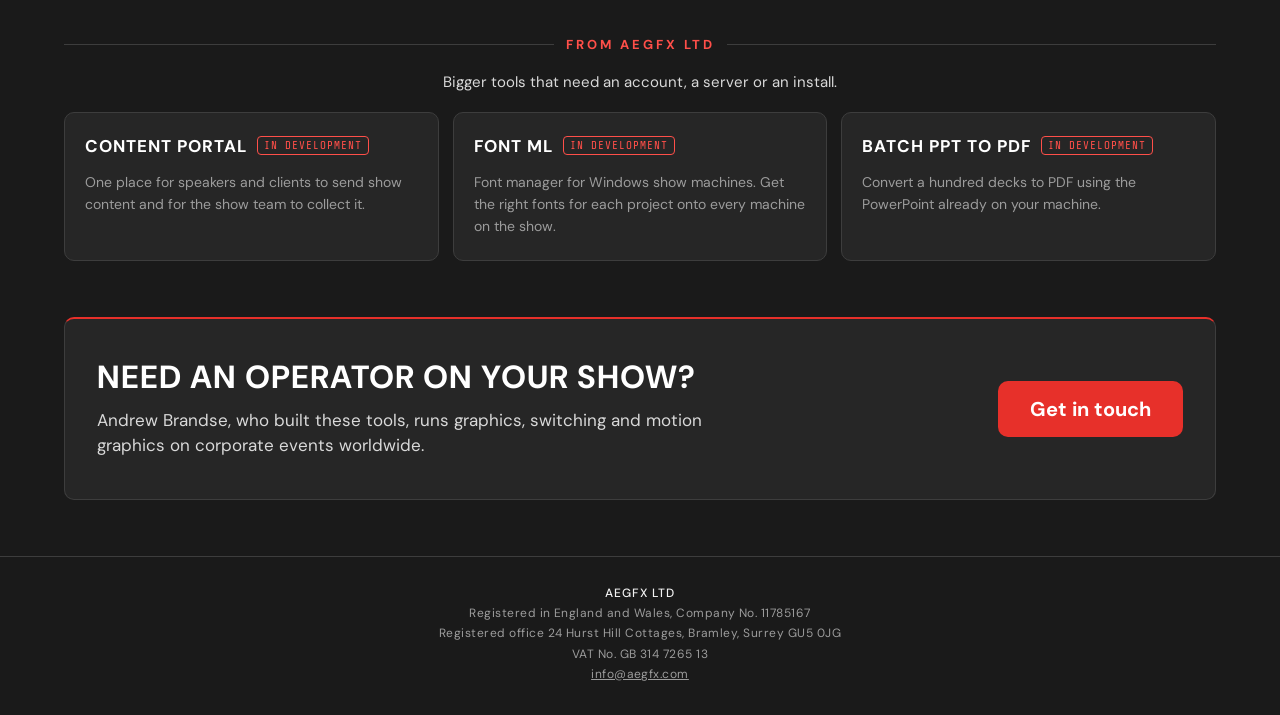
==== commit da742105: "Drop the coloured top line on tool boxes and outline them on hover Co-Authored-By: Claude Fable 5.2 " ====
--- a/tools/index.html
+++ b/tools/index.html
@@ -42,8 +42,9 @@
 .sec-head h2{margin:0;font-size:13px;font-weight:700;letter-spacing:3px;text-transform:uppercase;color:var(--a2,var(--red2));white-space:nowrap}
 .sec-note{margin:0;font-size:15px;line-height:1.5;color:var(--label);text-align:center}
 .grid{display:grid;grid-template-columns:repeat(auto-fill,minmax(280px,1fr));gap:14px}
-.card{background:var(--panel);border:1px solid var(--border2);border-top:2px solid var(--a);border-radius:10px;padding:22px 20px 14px;display:flex;flex-direction:column;gap:14px;text-decoration:none;transition:border-color .15s,background .15s}
-a.card:hover{border-color:var(--a);background:#2b2b2b}
+.card{background:var(--panel);border:1px solid var(--border2);border-radius:10px;padding:22px 20px 14px;display:flex;flex-direction:column;gap:14px;text-decoration:none;transition:border-color .15s,background .15s,box-shadow .15s}
+/* Hover and keyboard focus outline the whole box in its section colour. The shadow adds a second pixel without moving anything. */
+a.card:hover,a.card:focus-visible{border-color:var(--a);box-shadow:0 0 0 1px var(--a);background:#2b2b2b;outline:none}
 div.card{padding-bottom:22px}
 .card-title{display:flex;flex-wrap:wrap;align-items:center;gap:10px}
 .card h3{margin:0;font-size:17px;font-weight:700;letter-spacing:1px;text-transform:uppercase;color:#fff}
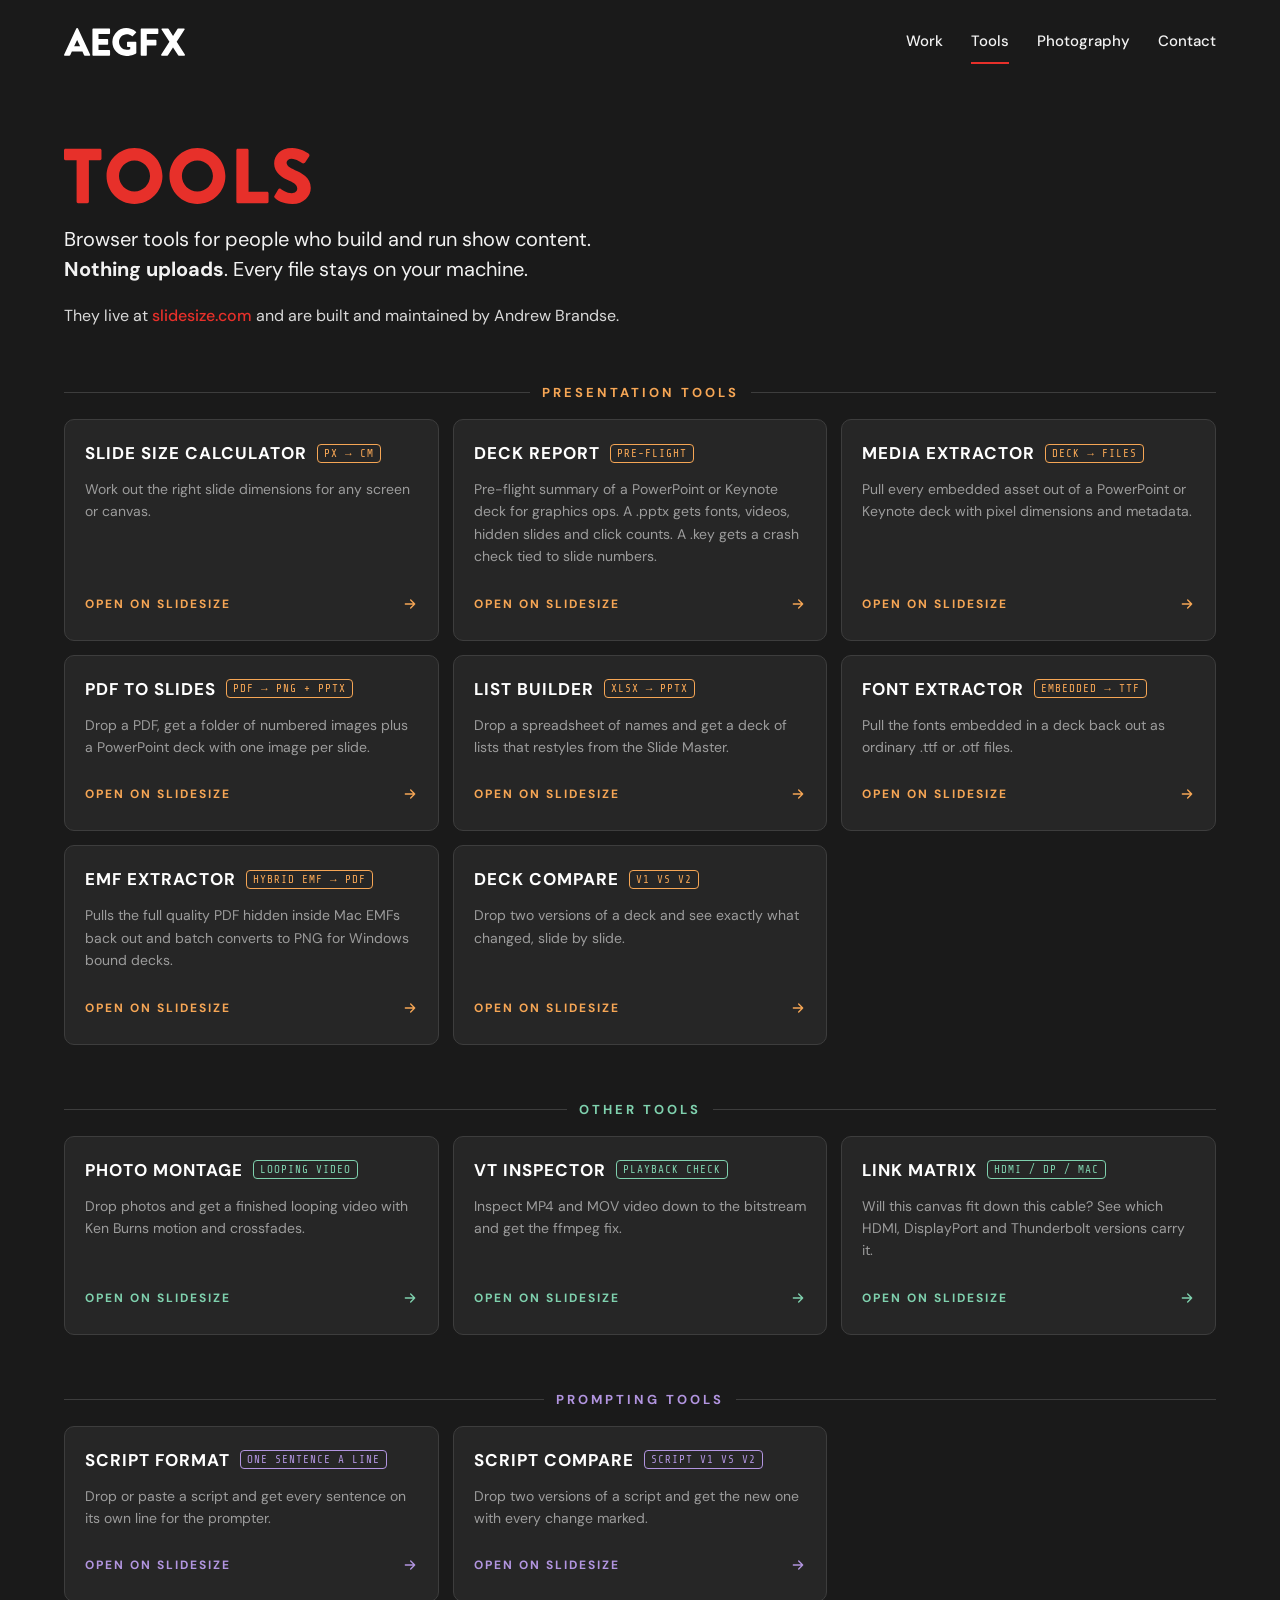
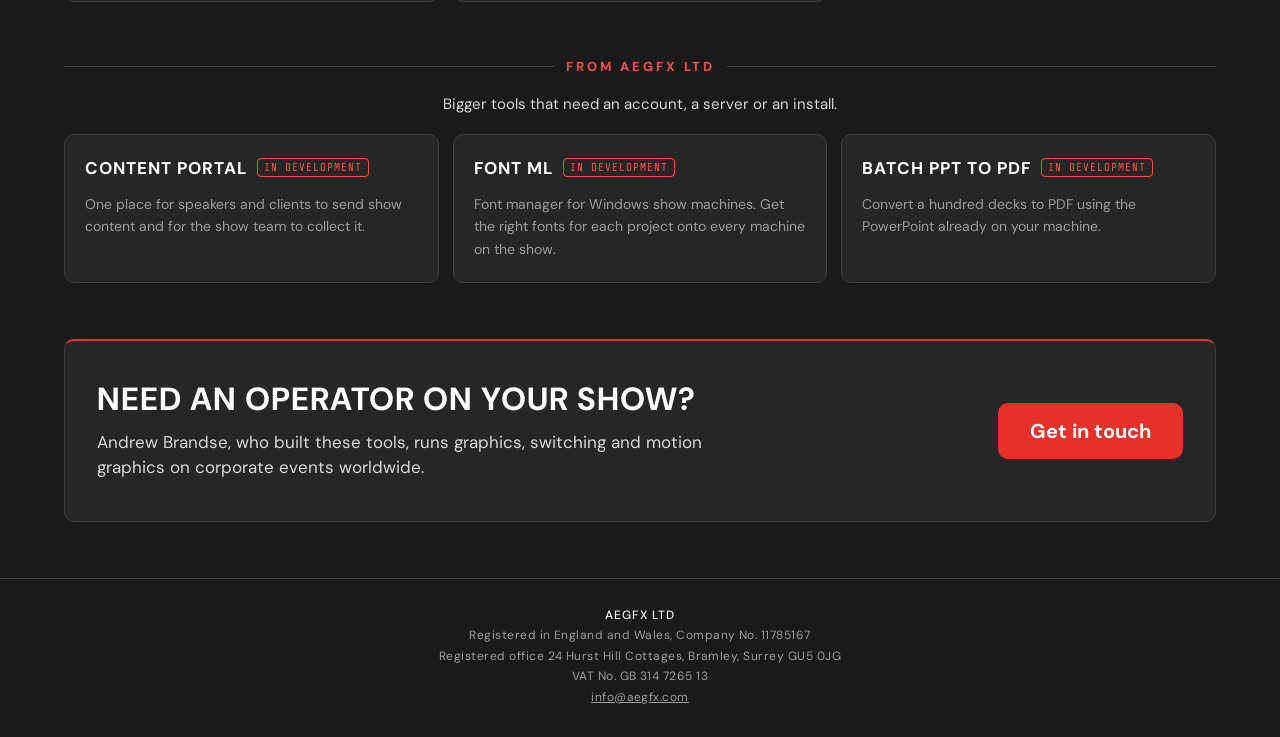
==== commit f0da1fd2: "Fold PPT Report and Keynote Inspector into Deck Report Co-Authored-By: Claude Fable 5.2 <noreply@ant" ====
--- a/tools/index.html
+++ b/tools/index.html
@@ -90,12 +90,12 @@
 <div class="go"><span>Open on SlideSize</span><svg aria-hidden="true" viewBox="0 0 24 24"><path d="M5 12h14M13 6l6 6-6 6"/></svg></div>
 </a>
 <a class="card" href="https://slidesize.com/ppt-report.html">
-<div class="card-title"><h3>PPT Report</h3><span class="chip">Pre-flight</span></div>
-<p>Pre-flight summary for graphics ops. Fonts, videos, hidden slides, click counts and speaker notes in one sortable report.</p>
+<div class="card-title"><h3>Deck Report</h3><span class="chip">Pre-flight</span></div>
+<p>Pre-flight summary of a PowerPoint or Keynote deck for graphics ops. A .pptx gets fonts, videos, hidden slides and click counts. A .key gets a crash check tied to slide numbers.</p>
 <div class="go"><span>Open on SlideSize</span><svg aria-hidden="true" viewBox="0 0 24 24"><path d="M5 12h14M13 6l6 6-6 6"/></svg></div>
 </a>
 <a class="card" href="https://slidesize.com/media-extractor.html">
-<div class="card-title"><h3>Media Extractor</h3><span class="chip">PPT / KEY &rarr; files</span></div>
+<div class="card-title"><h3>Media Extractor</h3><span class="chip">Deck &rarr; files</span></div>
 <p>Pull every embedded asset out of a PowerPoint or Keynote deck with pixel dimensions and metadata.</p>
 <div class="go"><span>Open on SlideSize</span><svg aria-hidden="true" viewBox="0 0 24 24"><path d="M5 12h14M13 6l6 6-6 6"/></svg></div>
 </a>
@@ -122,11 +122,6 @@
 <a class="card" href="https://slidesize.com/deck-compare.html">
 <div class="card-title"><h3>Deck Compare</h3><span class="chip">v1 vs v2</span></div>
 <p>Drop two versions of a deck and see exactly what changed, slide by slide.</p>
-<div class="go"><span>Open on SlideSize</span><svg aria-hidden="true" viewBox="0 0 24 24"><path d="M5 12h14M13 6l6 6-6 6"/></svg></div>
-</a>
-<a class="card" href="https://slidesize.com/keynote-inspector.html">
-<div class="card-title"><h3>Keynote Inspector</h3><span class="chip">Crash check</span></div>
-<p>Drop a .key file and find the content that makes Keynote crash or crawl.</p>
 <div class="go"><span>Open on SlideSize</span><svg aria-hidden="true" viewBox="0 0 24 24"><path d="M5 12h14M13 6l6 6-6 6"/></svg></div>
 </a>
 </div>
